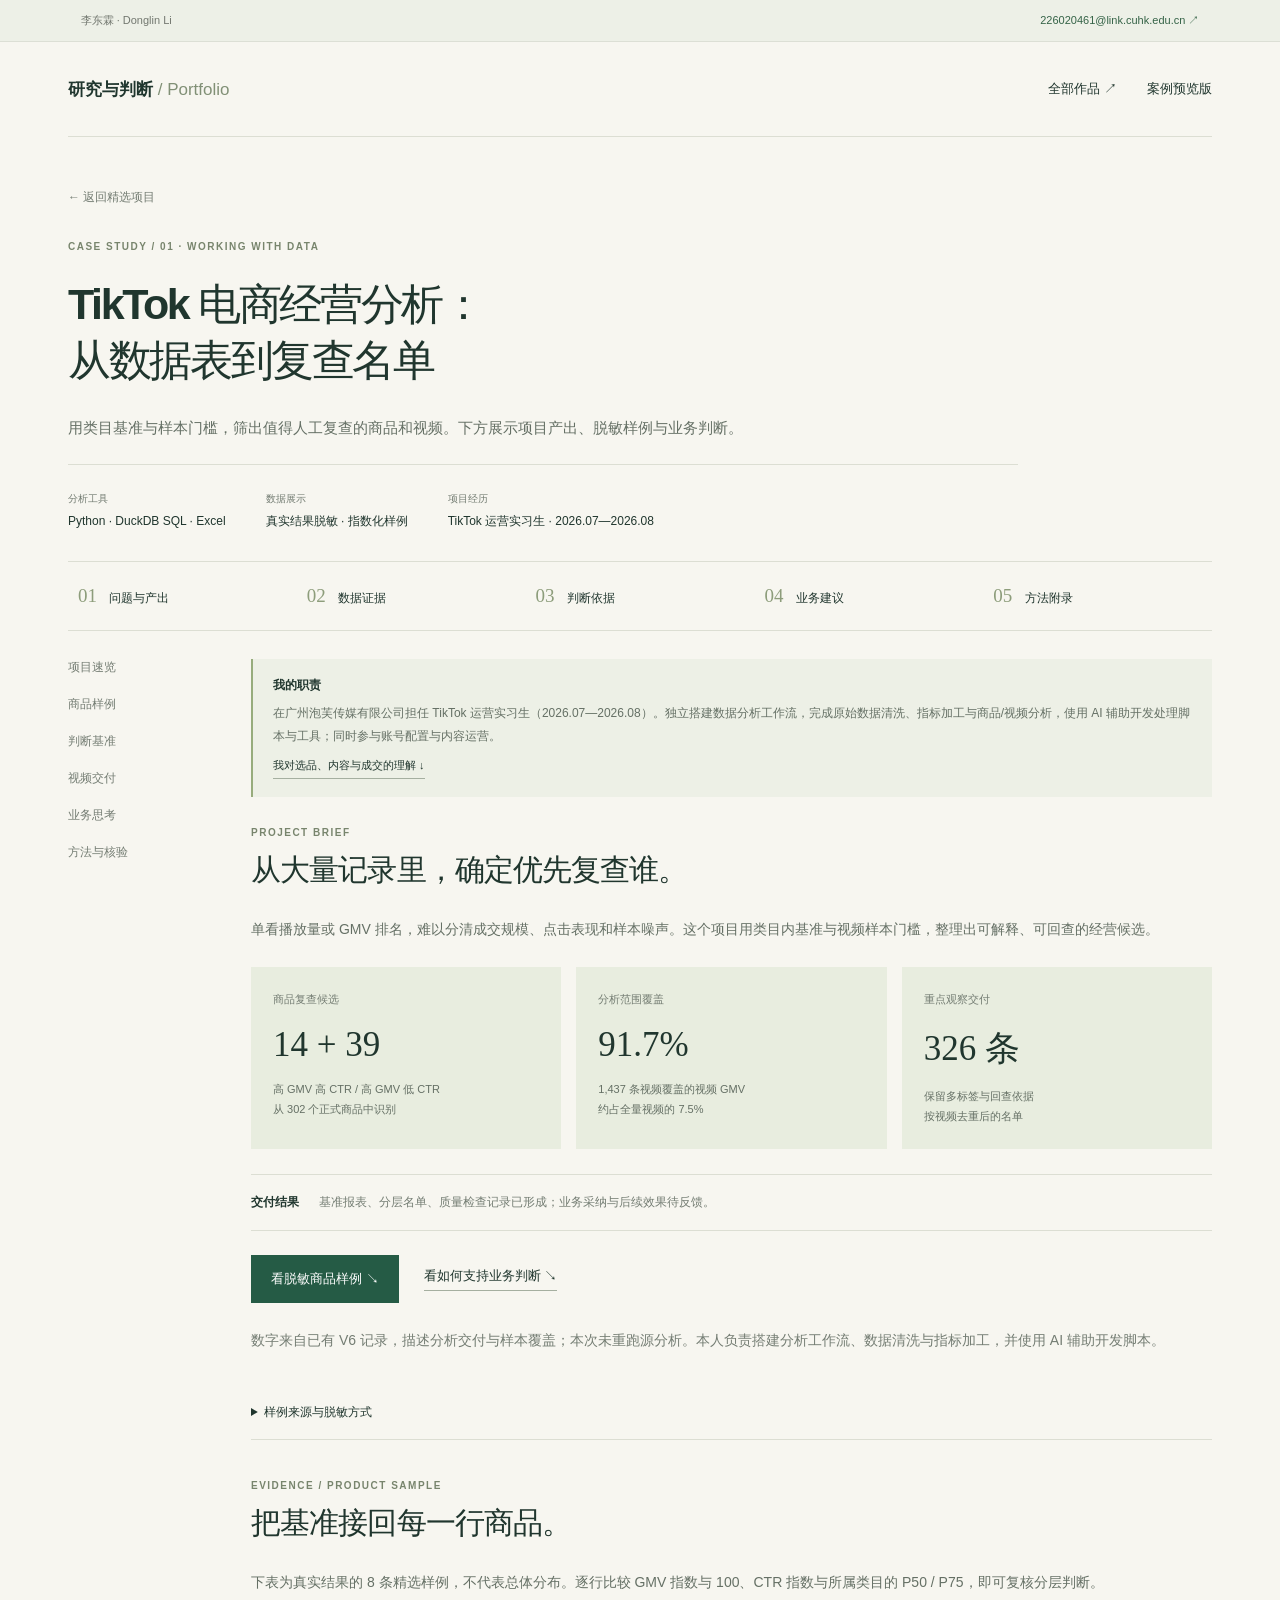
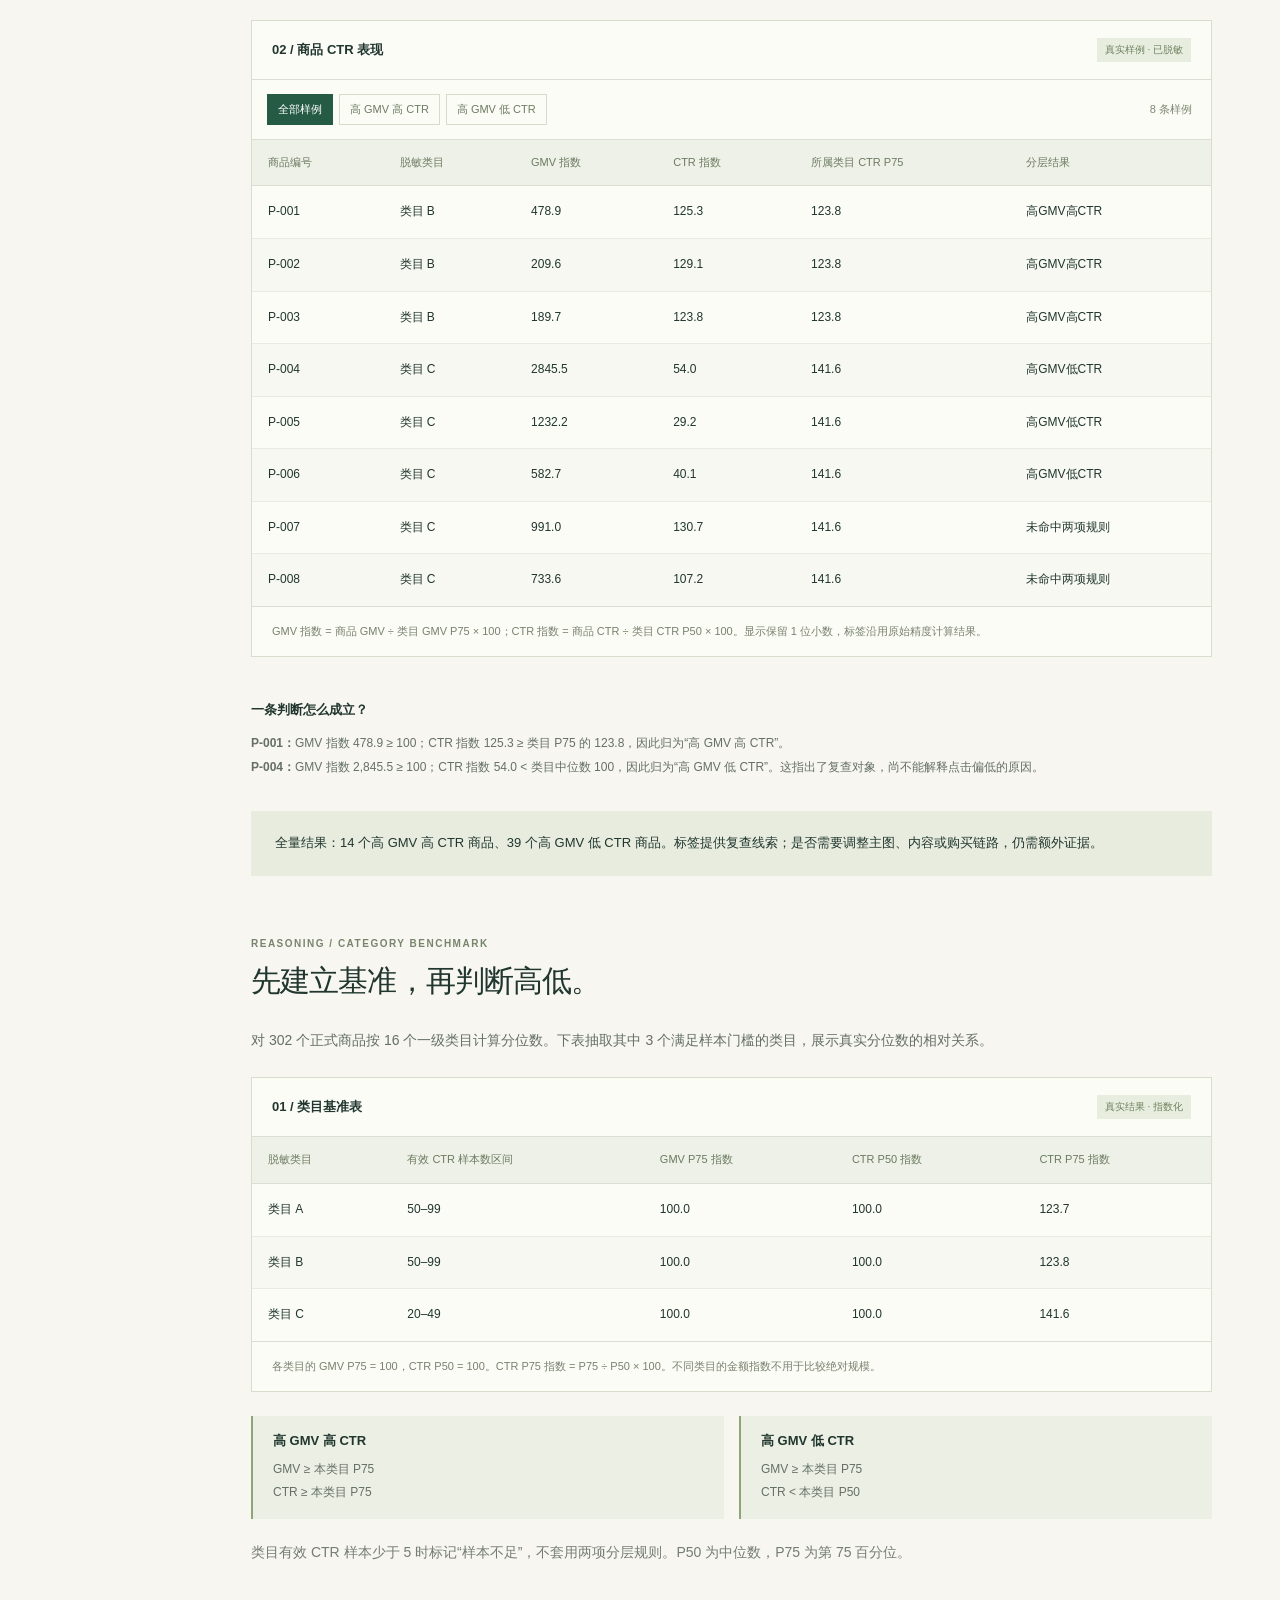
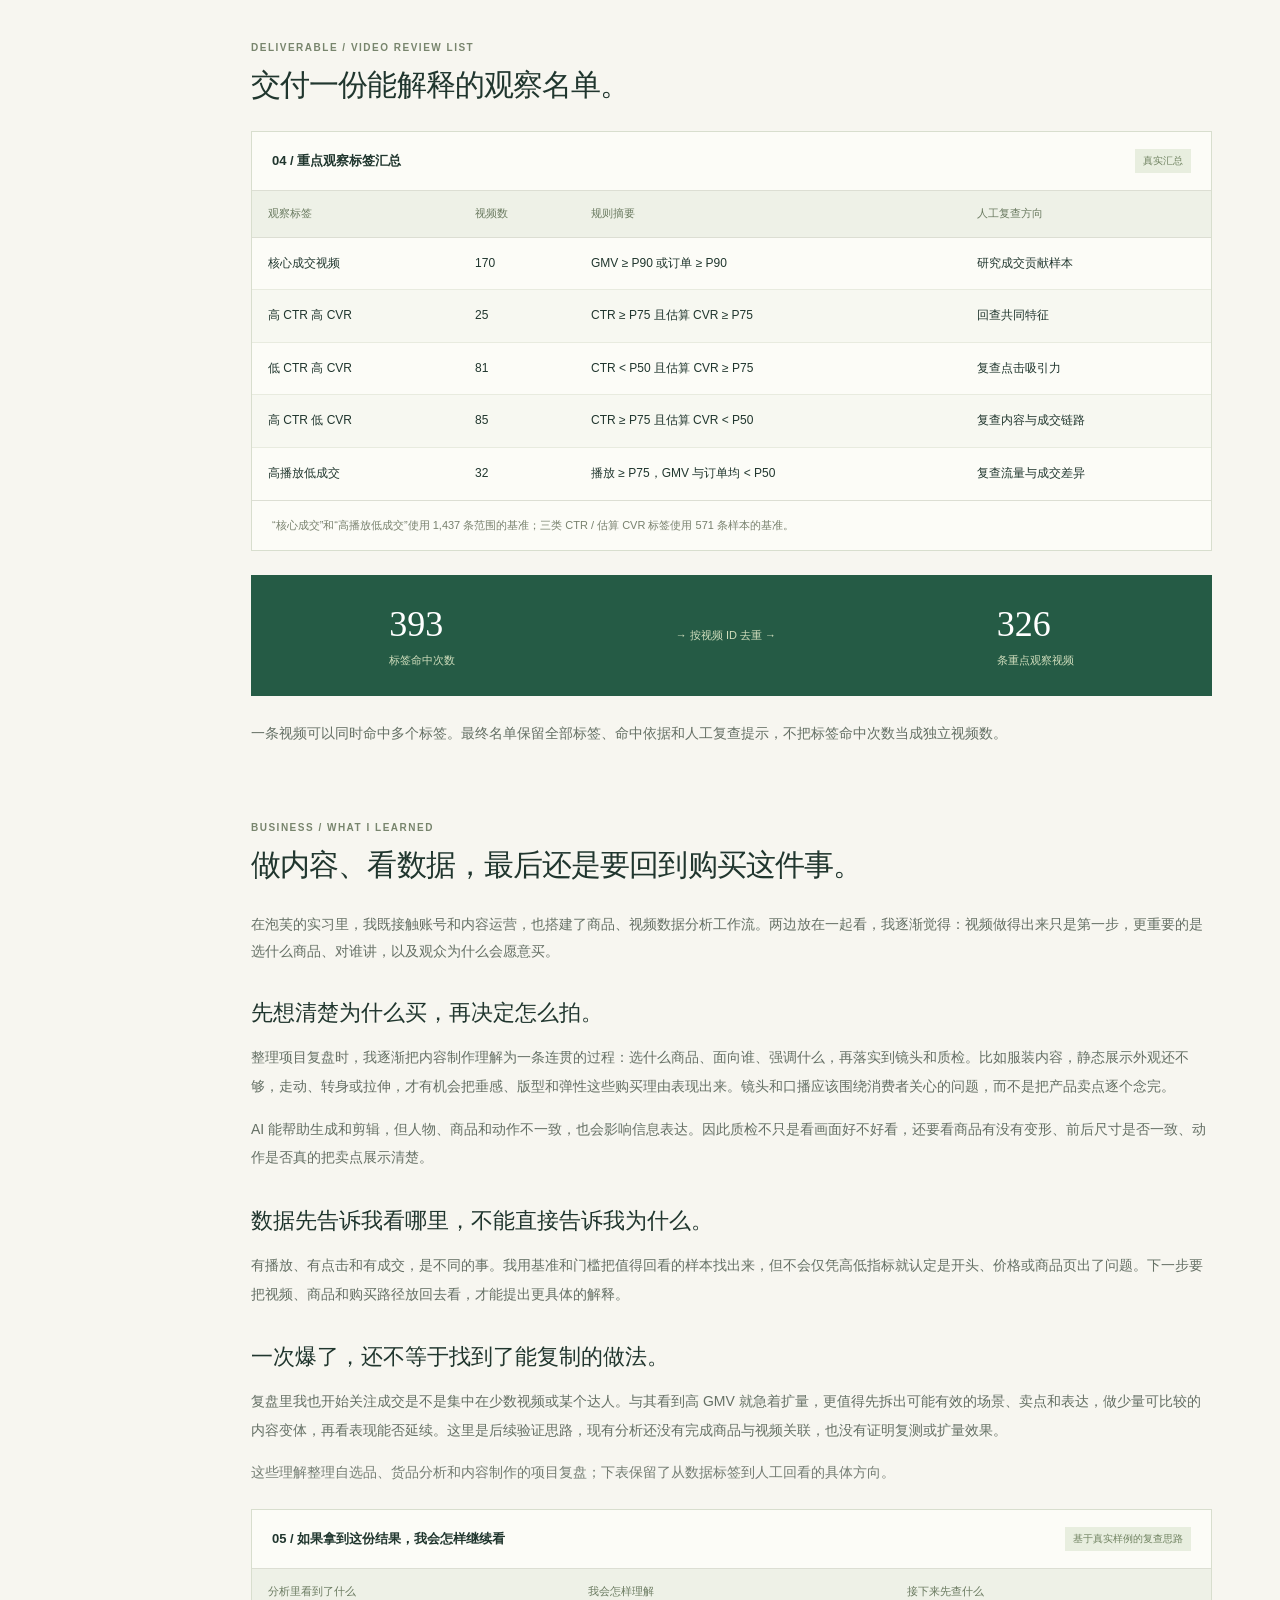
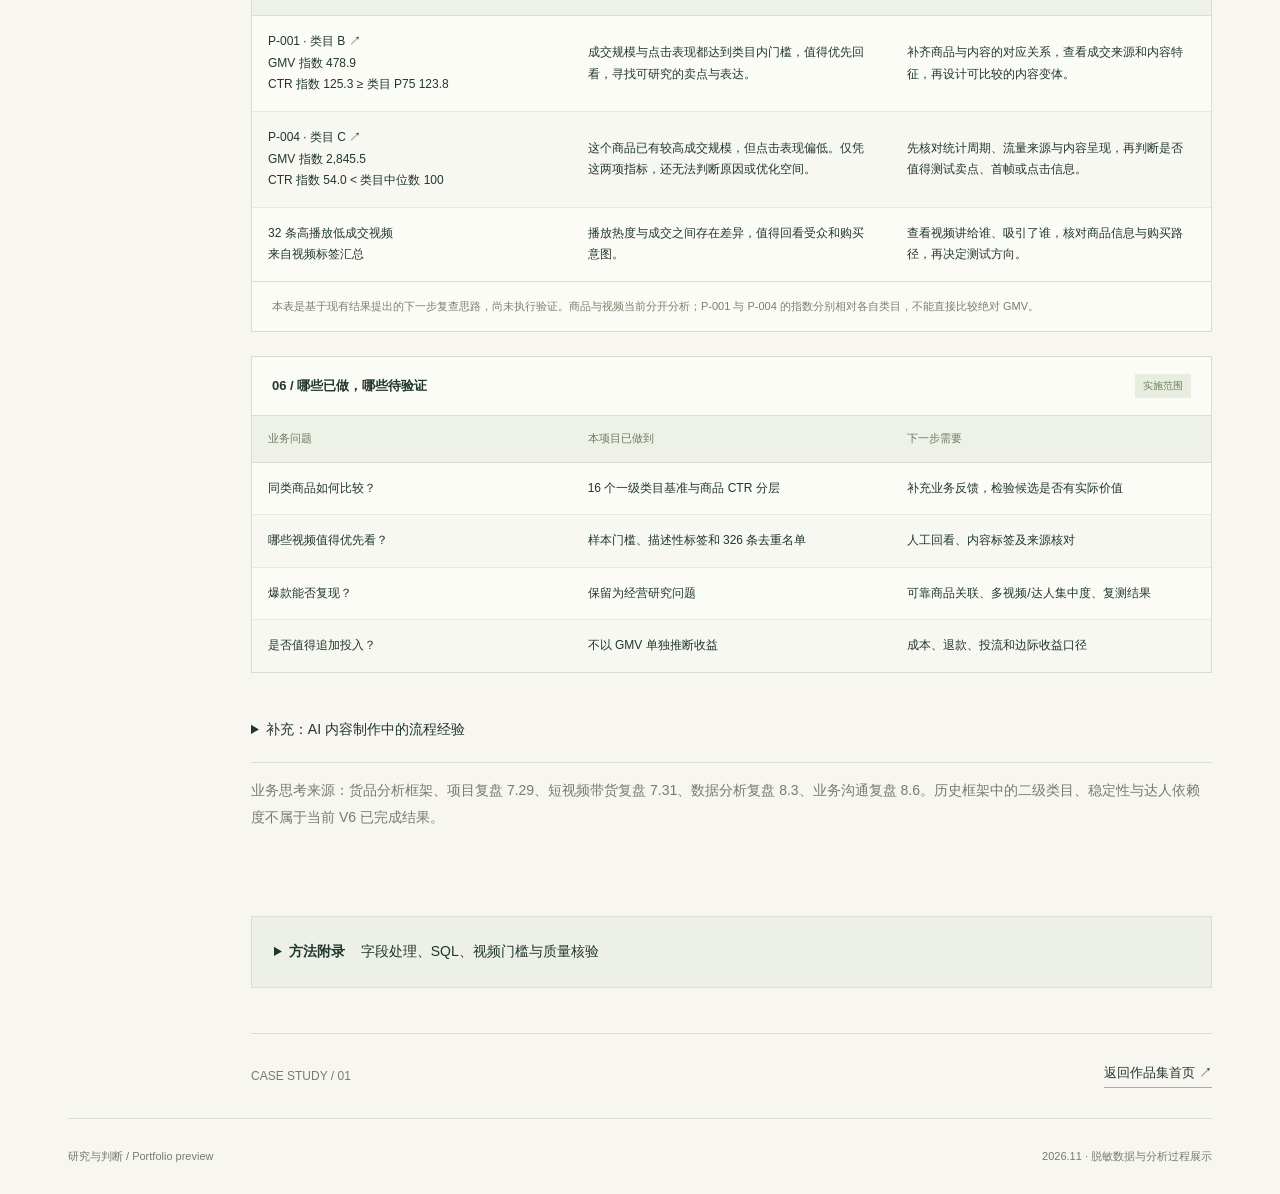
==== ecommerce/case.html @ 83192ab9 "Deploy research portfolio (v12) for GitHub Pages" ====
<!doctype html><html lang="zh-CN"><head><meta charset="utf-8"><meta name="viewport" content="width=device-width,initial-scale=1"><title>TikTok 电商经营分析 · 研究与判断</title><link rel="stylesheet" href="style.css?v=10"></head><body><div class="top-contact"><span>李东霖 · Donglin Li</span><a href="mailto:226020461@link.cuhk.edu.cn">226020461@link.cuhk.edu.cn ↗</a></div><div class="shell"><header><a class="brand" href="../index.html"><i></i>研究与判断<span style="font-weight:400;color:#819076"> / Portfolio</span></a><nav aria-label="主导航"><a href="../index.html#projects">全部作品 ↗</a><span class="pill">案例预览版</span></nav></header><main><div class="casehero"><a class="back" href="../index.html#projects">← 返回精选项目</a><div class="eyebrow" style="margin-top:35px">CASE STUDY / 01 · WORKING WITH DATA</div><h1>TikTok 电商经营分析：<br>从数据表到复查名单</h1><p>用类目基准与样本门槛，筛出值得人工复查的商品和视频。下方展示项目产出、脱敏样例与业务判断。</p><div class="case-meta"><div><span>分析工具</span>Python · DuckDB SQL · Excel</div><div><span>数据展示</span>真实结果脱敏 · 指数化样例</div><div><span>项目经历</span>TikTok 运营实习生 · 2026.07—2026.08</div></div></div>
<div class="workflow"><a href="#overview"><b>01</b> 问题与产出</a><a href="#products"><b>02</b> 数据证据</a><a href="#benchmark"><b>03</b> 判断依据</a><a href="#business"><b>04</b> 业务建议</a><a href="#methods" data-open-methods><b>05</b> 方法附录</a></div>
<div class="case-layout"><aside class="toc"><a href="#overview">项目速览</a><a href="#products">商品样例</a><a href="#benchmark">判断基准</a><a href="#delivery">视频交付</a><a href="#business">业务思考</a><a href="#methods" data-open-methods>方法与核验</a></aside><article class="article"><div class="role-note"><b>我的职责</b><p>在广州泡芙传媒有限公司担任 TikTok 运营实习生（2026.07—2026.08）。独立搭建数据分析工作流，完成原始数据清洗、指标加工与商品/视频分析，使用 AI 辅助开发处理脚本与工具；同时参与账号配置与内容运营。</p><a class="textlink" href="#business">我对选品、内容与成交的理解 ↓</a></div><section id="overview" class="case-overview"><div class="eyebrow">PROJECT BRIEF</div><h2>从大量记录里，确定优先复查谁。</h2><p>单看播放量或 GMV 排名，难以分清成交规模、点击表现和样本噪声。这个项目用类目内基准与视频样本门槛，整理出可解释、可回查的经营候选。</p><div class="outcome-grid"><div><small>商品复查候选</small><strong>14 + 39</strong><p>高 GMV 高 CTR / 高 GMV 低 CTR<br>从 302 个正式商品中识别</p></div><div><small>分析范围覆盖</small><strong>91.7%</strong><p>1,437 条视频覆盖的视频 GMV<br>约占全量视频的 7.5%</p></div><div><small>重点观察交付</small><strong>326 条</strong><p>保留多标签与回查依据<br>按视频去重后的名单</p></div></div><div class="status-line"><b>交付结果</b><span>基准报表、分层名单、质量检查记录已形成；业务采纳与后续效果待反馈。</span></div><div class="reader-actions"><a class="button" href="#products">看脱敏商品样例 ↘</a><a class="textlink" href="#business">看如何支持业务判断 ↘</a></div><p class="small">数字来自已有 V6 记录，描述分析交付与样本覆盖；本次未重跑源分析。本人负责搭建分析工作流、数据清洗与指标加工，并使用 AI 辅助开发脚本。</p></section><details class="privacy-note"><summary>样例来源与脱敏方式</summary><p>商品、类目重新编号；金额与 CTR 改成相对基准指数，样本数区间化。不展示原始 ID、名称、账号和绝对经营金额。商品样例是精选真实结果，不代表总体分布；视频计算演示另用模拟数据。完整方法与数据局限见文末。</p></details><section id="products"><div class="eyebrow">EVIDENCE / PRODUCT SAMPLE</div><h2>把基准接回每一行商品。</h2><p>下表为真实结果的 8 条精选样例，不代表总体分布。逐行比较 GMV 指数与 100、CTR 指数与所属类目的 P50 / P75，即可复核分层判断。</p><div class="sheet"><div class="sheethead"><span>02 / 商品 CTR 表现</span><span class="badge">真实样例 · 已脱敏</span></div><div class="filterbar" role="group" aria-label="筛选商品分层"><button type="button" data-filter="all" aria-pressed="true">全部样例</button><button type="button" data-filter="高GMV高CTR" aria-pressed="false">高 GMV 高 CTR</button><button type="button" data-filter="高GMV低CTR" aria-pressed="false">高 GMV 低 CTR</button><span id="row-count" aria-live="polite">8 条样例</span></div><div class="table-scroll" tabindex="0"><table class="data-table" id="product-table"><thead><tr><th>商品编号</th><th>脱敏类目</th><th>GMV 指数</th><th>CTR 指数</th><th>所属类目 CTR P75</th><th>分层结果</th></tr></thead><tbody><tr data-label="高GMV高CTR"><td>P-001</td><td>类目 B</td><td>478.9</td><td>125.3</td><td>123.8</td><td>高GMV高CTR</td></tr><tr data-label="高GMV高CTR"><td>P-002</td><td>类目 B</td><td>209.6</td><td>129.1</td><td>123.8</td><td>高GMV高CTR</td></tr><tr data-label="高GMV高CTR"><td>P-003</td><td>类目 B</td><td>189.7</td><td>123.8</td><td>123.8</td><td>高GMV高CTR</td></tr><tr data-label="高GMV低CTR"><td>P-004</td><td>类目 C</td><td>2845.5</td><td>54.0</td><td>141.6</td><td>高GMV低CTR</td></tr><tr data-label="高GMV低CTR"><td>P-005</td><td>类目 C</td><td>1232.2</td><td>29.2</td><td>141.6</td><td>高GMV低CTR</td></tr><tr data-label="高GMV低CTR"><td>P-006</td><td>类目 C</td><td>582.7</td><td>40.1</td><td>141.6</td><td>高GMV低CTR</td></tr><tr data-label="未命中两项规则"><td>P-007</td><td>类目 C</td><td>991.0</td><td>130.7</td><td>141.6</td><td>未命中两项规则</td></tr><tr data-label="未命中两项规则"><td>P-008</td><td>类目 C</td><td>733.6</td><td>107.2</td><td>141.6</td><td>未命中两项规则</td></tr></tbody></table></div><div class="sheetfoot">GMV 指数 = 商品 GMV ÷ 类目 GMV P75 × 100；CTR 指数 = 商品 CTR ÷ 类目 CTR P50 × 100。显示保留 1 位小数，标签沿用原始精度计算结果。</div></div><div class="worked-example"><b>一条判断怎么成立？</b><p><strong>P-001：</strong>GMV 指数 478.9 ≥ 100；CTR 指数 125.3 ≥ 类目 P75 的 123.8，因此归为“高 GMV 高 CTR”。<br><strong>P-004：</strong>GMV 指数 2,845.5 ≥ 100；CTR 指数 54.0 &lt; 类目中位数 100，因此归为“高 GMV 低 CTR”。这指出了复查对象，尚不能解释点击偏低的原因。</p></div><div class="callout">全量结果：14 个高 GMV 高 CTR 商品、39 个高 GMV 低 CTR 商品。标签提供复查线索；是否需要调整主图、内容或购买链路，仍需额外证据。</div></section><section id="benchmark"><div class="eyebrow">REASONING / CATEGORY BENCHMARK</div><h2>先建立基准，再判断高低。</h2><p>对 302 个正式商品按 16 个一级类目计算分位数。下表抽取其中 3 个满足样本门槛的类目，展示真实分位数的相对关系。</p><div class="sheet"><div class="sheethead"><span>01 / 类目基准表</span><span class="badge">真实结果 · 指数化</span></div><div class="table-scroll" tabindex="0"><table class="data-table"><thead><tr><th>脱敏类目</th><th>有效 CTR 样本数区间</th><th>GMV P75 指数</th><th>CTR P50 指数</th><th>CTR P75 指数</th></tr></thead><tbody><tr><td>类目 A</td><td>50–99</td><td>100.0</td><td>100.0</td><td>123.7</td></tr><tr><td>类目 B</td><td>50–99</td><td>100.0</td><td>100.0</td><td>123.8</td></tr><tr><td>类目 C</td><td>20–49</td><td>100.0</td><td>100.0</td><td>141.6</td></tr></tbody></table></div><div class="sheetfoot">各类目的 GMV P75 = 100，CTR P50 = 100。CTR P75 指数 = P75 ÷ P50 × 100。不同类目的金额指数不用于比较绝对规模。</div></div><div class="rules"><div><b>高 GMV 高 CTR</b><p>GMV ≥ 本类目 P75<br>CTR ≥ 本类目 P75</p></div><div><b>高 GMV 低 CTR</b><p>GMV ≥ 本类目 P75<br>CTR &lt; 本类目 P50</p></div></div><p class="small">类目有效 CTR 样本少于 5 时标记“样本不足”，不套用两项分层规则。P50 为中位数，P75 为第 75 百分位。</p></section><section id="delivery"><div class="eyebrow">DELIVERABLE / VIDEO REVIEW LIST</div><h2>交付一份能解释的观察名单。</h2><div class="sheet"><div class="sheethead"><span>04 / 重点观察标签汇总</span><span class="badge">真实汇总</span></div><div class="table-scroll" tabindex="0"><table class="data-table"><thead><tr><th>观察标签</th><th>视频数</th><th>规则摘要</th><th>人工复查方向</th></tr></thead><tbody><tr><td>核心成交视频</td><td>170</td><td>GMV ≥ P90 或订单 ≥ P90</td><td>研究成交贡献样本</td></tr><tr><td>高 CTR 高 CVR</td><td>25</td><td>CTR ≥ P75 且估算 CVR ≥ P75</td><td>回查共同特征</td></tr><tr><td>低 CTR 高 CVR</td><td>81</td><td>CTR &lt; P50 且估算 CVR ≥ P75</td><td>复查点击吸引力</td></tr><tr><td>高 CTR 低 CVR</td><td>85</td><td>CTR ≥ P75 且估算 CVR &lt; P50</td><td>复查内容与成交链路</td></tr><tr><td>高播放低成交</td><td>32</td><td>播放 ≥ P75，GMV 与订单均 &lt; P50</td><td>复查流量与成交差异</td></tr></tbody></table></div><div class="sheetfoot">“核心成交”和“高播放低成交”使用 1,437 条范围的基准；三类 CTR / 估算 CVR 标签使用 571 条样本的基准。</div></div><div class="dedup"><div><strong>393</strong><span>标签命中次数</span></div><span>→ 按视频 ID 去重 →</span><div><strong>326</strong><span>条重点观察视频</span></div></div><p>一条视频可以同时命中多个标签。最终名单保留全部标签、命中依据和人工复查提示，不把标签命中次数当成独立视频数。</p></section><section id="business"><div class="eyebrow">BUSINESS / WHAT I LEARNED</div><h2>做内容、看数据，最后还是要回到购买这件事。</h2><p>在泡芙的实习里，我既接触账号和内容运营，也搭建了商品、视频数据分析工作流。两边放在一起看，我逐渐觉得：视频做得出来只是第一步，更重要的是选什么商品、对谁讲，以及观众为什么会愿意买。</p><div class="commerce-story"><h3>先想清楚为什么买，再决定怎么拍。</h3><p>整理项目复盘时，我逐渐把内容制作理解为一条连贯的过程：选什么商品、面向谁、强调什么，再落实到镜头和质检。比如服装内容，静态展示外观还不够，走动、转身或拉伸，才有机会把垂感、版型和弹性这些购买理由表现出来。镜头和口播应该围绕消费者关心的问题，而不是把产品卖点逐个念完。</p><p>AI 能帮助生成和剪辑，但人物、商品和动作不一致，也会影响信息表达。因此质检不只是看画面好不好看，还要看商品有没有变形、前后尺寸是否一致、动作是否真的把卖点展示清楚。</p><h3>数据先告诉我看哪里，不能直接告诉我为什么。</h3><p>有播放、有点击和有成交，是不同的事。我用基准和门槛把值得回看的样本找出来，但不会仅凭高低指标就认定是开头、价格或商品页出了问题。下一步要把视频、商品和购买路径放回去看，才能提出更具体的解释。</p><h3>一次爆了，还不等于找到了能复制的做法。</h3><p>复盘里我也开始关注成交是不是集中在少数视频或某个达人。与其看到高 GMV 就急着扩量，更值得先拆出可能有效的场景、卖点和表达，做少量可比较的内容变体，再看表现能否延续。这里是后续验证思路，现有分析还没有完成商品与视频关联，也没有证明复测或扩量效果。</p></div><p class="small">这些理解整理自选品、货品分析和内容制作的项目复盘；下表保留了从数据标签到人工回看的具体方向。</p><div class="sheet"><div class="sheethead"><span>05 / 如果拿到这份结果，我会怎样继续看</span><span class="badge">基于真实样例的复查思路</span></div><div class="table-scroll" tabindex="0"><table class="data-table business-table"><thead><tr><th>分析里看到了什么</th><th>我会怎样理解</th><th>接下来先查什么</th></tr></thead><tbody><tr><td><a href="#products">P-001 · 类目 B ↗</a><br>GMV 指数 478.9<br>CTR 指数 125.3 ≥ 类目 P75 123.8</td><td>成交规模与点击表现都达到类目内门槛，值得优先回看，寻找可研究的卖点与表达。</td><td>补齐商品与内容的对应关系，查看成交来源和内容特征，再设计可比较的内容变体。</td></tr><tr><td><a href="#products">P-004 · 类目 C ↗</a><br>GMV 指数 2,845.5<br>CTR 指数 54.0 &lt; 类目中位数 100</td><td>这个商品已有较高成交规模，但点击表现偏低。仅凭这两项指标，还无法判断原因或优化空间。</td><td>先核对统计周期、流量来源与内容呈现，再判断是否值得测试卖点、首帧或点击信息。</td></tr><tr><td>32 条高播放低成交视频<br>来自视频标签汇总</td><td>播放热度与成交之间存在差异，值得回看受众和购买意图。</td><td>查看视频讲给谁、吸引了谁，核对商品信息与购买路径，再决定测试方向。</td></tr></tbody></table></div><div class="sheetfoot">本表是基于现有结果提出的下一步复查思路，尚未执行验证。商品与视频当前分开分析；P-001 与 P-004 的指数分别相对各自类目，不能直接比较绝对 GMV。</div></div>
<div class="sheet"><div class="sheethead"><span>06 / 哪些已做，哪些待验证</span><span class="badge">实施范围</span></div><div class="table-scroll" tabindex="0"><table class="data-table business-table"><thead><tr><th>业务问题</th><th>本项目已做到</th><th>下一步需要</th></tr></thead><tbody><tr><td>同类商品如何比较？</td><td>16 个一级类目基准与商品 CTR 分层</td><td>补充业务反馈，检验候选是否有实际价值</td></tr><tr><td>哪些视频值得优先看？</td><td>样本门槛、描述性标签和 326 条去重名单</td><td>人工回看、内容标签及来源核对</td></tr><tr><td>爆款能否复现？</td><td>保留为经营研究问题</td><td>可靠商品关联、多视频/达人集中度、复测结果</td></tr><tr><td>是否值得追加投入？</td><td>不以 GMV 单独推断收益</td><td>成本、退款、投流和边际收益口径</td></tr></tbody></table></div></div>
<details><summary>补充：AI 内容制作中的流程经验</summary><p>制作复盘中还积累了“明确受众与卖点 → 把卖点转成镜头和动作 → 生成后质检”的流程，以及“先低成本验证核心动作，再提高制作规格”的经验。适合作为内容运营方向的补充。现有材料主要支持制作方法与迭代过程，尚不能证明这些做法提高了播放或成交。</p></details><p class="small">业务思考来源：货品分析框架、项目复盘 7.29、短视频带货复盘 7.31、数据分析复盘 8.3、业务沟通复盘 8.6。历史框架中的二级类目、稳定性与达人依赖度不属于当前 V6 已完成结果。</p></section><details class="method-appendix" id="methods"><summary><span>方法附录</span> 字段处理、SQL、视频门槛与质量核验</summary><div class="appendix-content"><section id="input"><div class="eyebrow">01 / INPUT → VALIDATION</div><h2>先把字段变成可分析的数据。</h2><p>商品与视频分开处理。基础记录分别为 7,364 条、19,265 条，不强行关联两条链路。</p><div class="table-scroll" tabindex="0"><table class="data-table"><thead><tr><th>输入字段 / 形式</th><th>处理规则</th><th>分析字段 / 用途</th></tr></thead><tbody><tr><td>Product ID：19 位数字文本</td><td>保持 VARCHAR；检查空值、长度与唯一性</td><td>product_id → 回查键</td></tr><tr><td>CTR：带 % 的字符串</td><td>去掉 % 后除以 100；检查合法范围</td><td>product_ctr → 类目分位数</td></tr><tr><td>商品 GMV 与订单</td><td>GMV ≥ 100；订单为 0 时不计算客单价</td><td>正式商品范围；AOV = GMV ÷ 订单</td></tr><tr><td>Views 与 Video CTR</td><td>Views &gt; 1,000；CTR &gt; 0 才计算</td><td>估算点击量 = Views × CTR</td></tr><tr><td>视频订单与估算点击量</td><td>分母有效才计算；点击量 ≥ 100 才分层</td><td>估算 CVR = 订单 ÷ 估算点击量</td></tr></tbody></table></div><div class="code-note"><span>SQL · 摘录自现有商品脚本</span><pre><code>CAST(
  TRY_CAST(REPLACE(product_ctr_platform_raw, '%', '')
    AS DECIMAL(12, 6)) / 100
  AS DECIMAL(12, 8)
) AS product_ctr
-- 正式商品范围：creator_attributed_gmv &gt;= 100</code></pre></div></section><section id="video"><div class="eyebrow">04 / VIDEO SAMPLE & CALCULATION</div><h2>先看分母够不够，再看转化率。</h2><p>播放量 &gt; 1,000 的 1,437 条视频，覆盖全量视频 GMV 约 91.7%。继续按估算点击量设置分层门槛。</p><div class="sheet"><div class="sheethead"><span>03 / 视频样本门槛</span><span class="badge">真实汇总</span></div><div class="table-scroll" tabindex="0"><table class="data-table"><thead><tr><th>估算点击量</th><th>视频数</th><th>是否进入 CVR 组合分层</th></tr></thead><tbody><tr><td>不可计算</td><td>2</td><td>否</td></tr><tr><td>&lt; 30</td><td>353</td><td>否</td></tr><tr><td>30 ≤ 点击量 &lt; 100</td><td>511</td><td>仅初步观察</td></tr><tr><td>100 ≤ 点击量 &lt; 500</td><td>402</td><td>是</td></tr><tr><td>≥ 500</td><td>169</td><td>是</td></tr></tbody></table></div><div class="sheetfoot">2 + 353 + 511 + 402 + 169 = 1,437；其中 402 + 169 = 571 条进入 CVR 组合分层。此门槛是业务规则，不代表统计显著性。</div></div>
<div class="calculator"><div class="sheethead"><span>算一条记录，看看过程</span><span class="badge">模拟数据 · 可修改</span></div><div class="calc-inputs"><label>播放量<input id="views" type="number" value="10000" min="0" step="1"></label><label>平台 CTR（%）<input id="ctr" type="number" value="2" min="0" max="100" step="0.1"></label><label>订单数<input id="orders" type="number" value="12" min="0" step="1"></label></div><div class="calc-results" aria-live="polite"><div><small>估算点击量 = 播放量 × CTR</small><strong id="clicks-result">200</strong></div><div><small>估算 CVR = 订单 ÷ 估算点击量</small><strong id="cvr-result">6.00%</strong></div></div><div class="sheetfoot" id="eligibility">播放量与点击量门槛均满足，可进入组合分层。</div></div><p class="small">点击量由 CTR 反推，CVR 也由此估算；CTR 与估算 CVR 存在数学耦合，不作为独立的因果证据。</p></section><section id="checks"><div class="eyebrow">07 / RECONCILIATION & LIMITS</div><h2>用校验记录，把链路闭合。</h2><div class="table-scroll" tabindex="0"><table class="data-table"><thead><tr><th>核验项</th><th>记录中的实际结果</th><th>处理方式</th></tr></thead><tbody><tr><td>商品 ID 类型 / 唯一性</td><td>7,364 个唯一 ID；19 位字符串</td><td>以文本保留，避免精度丢失</td></tr><tr><td>商品基础表 CTR 范围</td><td>1 条超出 0%–100%</td><td>阶段 1 保留并警告，不擅自修正</td></tr><tr><td>正式商品 CTR</td><td>302 个正常值</td><td>在正式范围内建立类目基准</td></tr><tr><td>视频 CVR 分层范围</td><td>402 + 169 = 571</td><td>仅估算点击量 ≥ 100 进入</td></tr><tr><td>多标签名单去重</td><td>393 次标签命中 → 326 条视频</td><td>按视频 ID 去重，标签保留</td></tr></tbody></table></div><p class="small">来源：既有阶段 1、阶段 2A 和阶段 3 校验记录及分析结果。本页重新生成脱敏展示，未重跑源分析或重新验收工作簿。</p><details><summary>方法边界与下一步</summary><p>缺少商品曝光量，不计算商品 CVR；缺少可靠关联键，不关联商品与视频。当前没有成本、投流与执行反馈，不能据此推断 ROI、低效原因或 GMV 提升。下一步应补充内容标签、流量来源与业务反馈，再安排小规模测试。</p></details><details><summary>个人贡献与工程化补充</summary><p>2026.07—2026.08，广州泡芙传媒有限公司 TikTok 运营实习。根据本人提供的简历，独立搭建数据分析工作流，完成平台数据清洗与指标加工，使用 AI 辅助开发数据处理脚本与分析工具。Analytics Kit 已形成公共能力原型，但部分分析与 Excel 交付入口尚未接线执行。</p></details></section></div></details><div class="endlink"><span class="small">CASE STUDY / 01</span><a class="textlink" href="../index.html#projects">返回作品集首页 ↗</a></div></article></div></main><footer class="footer"><span>研究与判断 / Portfolio preview</span><span>2026.11 · 脱敏数据与分析过程展示</span></footer></div><script src="case.js"></script></body></html>
---- ecommerce/style.css ----
:root{--paper:#f7f6f0;--ink:#20362e;--muted:#747d73;--line:#dcded3;--green:#255b45}*{box-sizing:border-box}html{scroll-behavior:smooth;scroll-padding-top:25px}body{margin:0;background:var(--paper);color:var(--ink);font-family:Arial,'PingFang SC','Microsoft YaHei',sans-serif;-webkit-font-smoothing:antialiased}a{color:inherit;text-decoration:none}.shell{max-width:1240px;margin:auto;padding:0 48px}header{height:95px;display:flex;align-items:center;justify-content:space-between;border-bottom:1px solid var(--line);gap:20px}.brand{font-size:17px;font-weight:600}nav{display:flex;gap:30px;font-size:13px}a:hover{color:#68855c}.muted,small{color:var(--muted)}small{font-size:11px;line-height:1.9}.eyebrow{font-size:10px;font-weight:600;letter-spacing:.15em;color:#78856d}.hero{padding:75px 0;display:grid;grid-template-columns:1.15fr 1fr;gap:65px;align-items:center}h1{font-size:56px;line-height:1.3;font-weight:550;letter-spacing:-.055em;margin:25px 0}h1 em{font-style:normal;color:#778d66}p{font-size:15px;line-height:1.9;color:#657065}h2{font-size:30px;font-weight:550;letter-spacing:-.03em;margin:12px 0 25px}h3{font-size:21px;font-weight:550;line-height:1.5}.hero p{max-width:460px}.actions{display:flex;align-items:center;gap:25px;margin-top:30px}.button{display:inline-block;padding:15px 20px;background:var(--green);color:white;font-size:13px}.button:hover{background:#173f2d;color:white}.textlink{font-size:13px;border-bottom:1px solid #a5afa0;padding-bottom:5px}.art{background:#e9ece1;padding:28px;position:relative}.art h3{font-size:17px;margin:25px 0 22px}.chart{background:#f9faf4;border:1px solid #dde2d2;padding:23px}.barrow{display:grid;grid-template-columns:58px 1fr 50px;gap:12px;align-items:center;margin:20px 0;font-size:11px;color:#788170}.bar{height:23px;background:#dce4cd}.bar i{display:block;height:100%;background:#6f8d59}.barrow b{text-align:right;font-weight:400;color:var(--ink)}.float{position:absolute;bottom:-18px;right:18px;background:var(--green);padding:16px 22px;color:white;font-size:10px}.float b{font-size:26px;font-weight:500;margin-right:12px}.skillline{padding:23px 0;display:flex;gap:25px;border-top:1px solid var(--line);border-bottom:1px solid var(--line);font-size:11px;color:var(--muted)}.skillline span:first-child{margin-right:auto}.section{padding:55px 0}.project{display:grid;grid-template-columns:1fr 1fr;border:1px solid var(--line)}.project:hover{box-shadow:0 8px 30px #20362e0b;color:var(--ink)}.projectcopy{padding:36px}.projectcopy h3{font-size:28px;margin:22px 0}.projectcopy p{font-size:14px}.tag{display:inline-block;font-size:10px;padding:6px 9px;border:1px solid #d8dfcd;margin:6px 5px 5px 0;color:#6c7966}.project-bottom{display:flex;justify-content:space-between;align-items:center;margin-top:27px;font-size:12px}.project-bottom span{font-size:25px}.projectviz{background:#e8ecdf;padding:33px;display:flex;flex-direction:column;justify-content:center}.metric{display:grid;grid-template-columns:1fr 1fr;border-bottom:1px solid #ccd6bf;padding-bottom:22px;gap:20px}.metric b{font-family:Georgia,serif;font-size:48px;font-weight:400}.metric small{display:block;margin-top:7px}.coverage{margin-top:28px;font-size:12px}.coverage strong{float:right;font-size:20px;font-weight:500}.coveragebar{height:9px;background:#d5ddc9;margin:20px 0 15px}.coveragebar span{display:block;width:91.7%;height:100%;background:var(--green)}.methodgrid{display:grid;grid-template-columns:repeat(3,1fr);gap:35px}.method{border-top:1px solid #aebaa4;padding-top:22px}.method .n{font-family:Georgia,serif;color:#91a17f;font-size:28px}.method p{font-size:13px}.about{background:#e9ede1;padding:35px;display:grid;grid-template-columns:1fr 1.6fr;gap:50px}.about h2{font-size:24px}.about p{margin:0 0 15px;font-size:14px}.footer{padding:30px 0;display:flex;justify-content:space-between;gap:20px;border-top:1px solid var(--line);font-size:11px;color:var(--muted)}.casehero{padding:50px 0 40px;max-width:850px}.casehero h1{font-size:49px}.back{font-size:12px;color:var(--muted)}.case-meta{display:flex;gap:40px;border-top:1px solid var(--line);padding-top:24px;margin-top:30px;font-size:12px;line-height:2}.case-meta span{color:var(--muted);display:block;font-size:10px}.case-layout{display:grid;grid-template-columns:165px 1fr;gap:60px;border-top:1px solid var(--line);padding-top:45px}.toc{position:sticky;top:30px;align-self:start;display:grid;gap:20px;font-size:12px;color:var(--muted)}.article section{padding:0 0 45px}.article p{font-size:14px}.scope{display:grid;grid-template-columns:1fr 1fr;gap:18px;margin:25px 0}.scope-card{border:1px solid var(--line);padding:24px}.scope-card b{font-family:Georgia,serif;font-size:36px;font-weight:400}.scope-card small{display:block;margin:10px 0}.scope-card .route{margin-top:22px;padding-top:15px;border-top:1px solid var(--line);font-size:13px;line-height:1.9}.callout{padding:20px 24px;background:#e8ecdf;font-size:13px;line-height:1.9}.results{display:grid;grid-template-columns:repeat(3,1fr);gap:15px;margin:25px 0}.result{padding:23px;background:#e8ecdf}.result strong{font-family:Georgia,serif;font-weight:400;font-size:36px;display:block;margin-bottom:10px}.result span{font-size:12px;line-height:1.8}.methodlist{padding:0;list-style:none;counter-reset:steps}.methodlist li{padding:18px 0;border-bottom:1px solid var(--line);display:grid;grid-template-columns:35px 1fr;gap:10px;font-size:14px;line-height:1.9}.methodlist li:before{counter-increment:steps;content:'0' counter(steps);color:#859875;font-family:Georgia,serif;font-size:22px}.sampletable{width:100%;border-collapse:collapse;font-size:12px;margin-top:22px}.sampletable td,.sampletable th{padding:15px 12px;border-bottom:1px solid var(--line);text-align:left;font-weight:400}.sampletable th{background:#e8ecdf;color:#66785e}details{border-bottom:1px solid var(--line);padding:20px 0;font-size:14px}summary{cursor:pointer;line-height:1.8}.endlink{display:flex;justify-content:space-between;align-items:center;padding:30px 0;border-top:1px solid var(--line)}.small{font-size:12px;color:var(--muted)}
@media(max-width:800px){.shell{padding:0 24px}header{height:78px}nav{gap:18px}.brand{font-size:14px}.brand .muted{display:none}.hero{grid-template-columns:1fr;gap:35px;padding-top:40px}h1{font-size:43px}.skillline{gap:15px;flex-wrap:wrap}.skillline span:first-child{width:100%}.project{grid-template-columns:1fr}.projectcopy,.projectviz{padding:25px}.methodgrid{grid-template-columns:1fr;gap:22px}.section{padding:40px 0}.about{grid-template-columns:1fr;gap:10px;padding:25px}.footer{line-height:1.8;flex-direction:column;gap:5px}.casehero h1{font-size:35px}.case-meta{gap:22px;flex-wrap:wrap}.case-layout{grid-template-columns:1fr;gap:30px}.toc{position:static;display:flex;gap:20px;flex-wrap:wrap}.scope,.results{grid-template-columns:1fr}.sampletable td,.sampletable th{padding:12px 7px}.casehero{padding-top:30px}}
@media(prefers-reduced-motion:reduce){html{scroll-behavior:auto}}
/* Tables and working examples */
.casehero{max-width:950px}.casehero h1{font-size:46px}.workflow{display:grid;grid-template-columns:repeat(5,1fr);border-top:1px solid var(--line);border-bottom:1px solid var(--line);margin-bottom:35px}.workflow a{padding:23px 10px;font-size:12px}.workflow b{font-family:Georgia,serif;font-size:19px;color:#8d9d7b;margin-right:9px;font-weight:400}.workflow a span{float:right;color:#9caa8d}.case-layout{grid-template-columns:145px minmax(0,1fr);gap:38px;border-top:0;padding-top:0}.article{min-width:0}.article section{padding-bottom:62px}.disclosure{font-size:12px;padding:20px 24px;border-left:3px solid #99ad80;background:#edf0e6;margin-bottom:45px}.disclosure p{font-size:12px;margin:8px 0 0}.sheet{border:1px solid #d8dece;margin:24px 0;background:#fcfcf7}.sheethead{display:flex;justify-content:space-between;align-items:center;gap:12px;padding:17px 20px;font-size:13px;font-weight:600;border-bottom:1px solid var(--line)}.badge{font-size:10px;color:#6f8260;font-weight:400;background:#e8eedf;padding:5px 8px;white-space:nowrap}.table-scroll{overflow-x:auto;width:100%}.table-scroll:focus-visible{outline:2px solid #6f8d59;outline-offset:2px}.data-table{width:100%;border-collapse:collapse;font-size:12px;font-variant-numeric:tabular-nums;line-height:1.8}.data-table th{background:#eef1e7;color:#6b7b61;text-align:left;font-size:11px;font-weight:500;white-space:nowrap;padding:13px 16px;border-bottom:1px solid var(--line)}.data-table td{padding:15px 16px;border-bottom:1px solid #e8ebdf;white-space:nowrap}.data-table tbody tr:nth-child(even){background:#f7f8f1}.data-table tbody tr:hover{background:#edf1e2}.data-table tbody tr:last-child td{border-bottom:0}.sheetfoot{padding:14px 20px;font-size:11px;line-height:1.9;color:#78816e;border-top:1px solid var(--line)}.code-note{margin:24px 0;border:1px solid var(--line);padding:18px 22px;background:#ecefe5}.code-note>span{font-size:10px;color:#6e7d61}.code-note pre{overflow-x:auto;font-size:12px;line-height:1.9;margin-bottom:0;color:#36573e}.rules{display:grid;grid-template-columns:1fr 1fr;gap:15px;margin:20px 0}.rules>div{border-left:2px solid #8da576;padding:16px 20px;background:#ecefe3;font-size:13px}.rules p{margin:8px 0 0;font-size:12px}.filterbar{display:flex;gap:6px;flex-wrap:wrap;padding:14px 15px;border-bottom:1px solid var(--line)}.filterbar button{padding:7px 10px;background:transparent;border:1px solid #d5ddca;color:#6b7c60;cursor:pointer;font-size:11px}.filterbar button[aria-pressed=true]{background:#255b45;color:white;border-color:#255b45}.filterbar>span{font-size:11px;color:#7a876e;margin:auto 4px auto auto}.calculator{background:#edf0e5;border:1px solid #d5ddca;margin:30px 0}.calc-inputs{display:grid;grid-template-columns:repeat(3,1fr);gap:20px;padding:24px 20px}.calc-inputs label{font-size:11px;color:#6f7d63}.calc-inputs input{display:block;width:100%;padding:11px 12px;border:1px solid #cbd5bf;background:#fcfcf7;font-size:18px;color:var(--ink);margin-top:8px;border-radius:0}.calc-results{padding:0 20px 25px;display:grid;grid-template-columns:1fr 1fr;gap:20px}.calc-results strong{display:block;font-size:30px;font-family:Georgia,serif;font-weight:400;margin-top:10px}.dedup{background:#255b45;color:white;display:flex;align-items:center;justify-content:space-around;padding:28px;margin:24px 0}.dedup strong{font-size:36px;display:block;font-family:Georgia,serif;font-weight:400}.dedup div span{font-size:11px;display:block;margin-top:8px;color:#d1debd}.dedup>span{font-size:11px;color:#d1debd}#checks>.table-scroll{border:1px solid var(--line)}
@media(max-width:1000px){.case-layout{grid-template-columns:120px minmax(0,1fr);gap:25px}.workflow a{font-size:11px}.data-table td,.data-table th{padding:12px}.casehero h1{font-size:40px}}
@media(max-width:800px){.casehero h1{font-size:34px}.case-layout{grid-template-columns:minmax(0,1fr)}.workflow{grid-template-columns:1fr 1fr;gap:0}.workflow a{padding:15px 5px}.workflow a span{display:none}.workflow a:last-child{grid-column:1 / -1}.toc{padding-bottom:20px;border-bottom:1px solid var(--line)}.sheethead{padding:15px 12px;font-size:12px}.sheetfoot{padding:12px}.rules{grid-template-columns:1fr}.calc-inputs{gap:10px;padding:20px 12px}.calc-inputs input{font-size:16px;padding:10px 7px}.calc-results{padding:0 12px 20px}.calc-results small{font-size:10px}.calc-results strong{font-size:25px}.dedup{padding:23px 14px;gap:10px}.dedup>span{font-size:9px}.dedup strong{font-size:30px}.disclosure{padding:18px}.article h2{font-size:26px}.article section{padding-bottom:45px}.badge{font-size:9px}.case-meta{gap:16px}.data-table th,.data-table td{font-size:11px}}
#input .data-table,#checks .data-table{min-width:620px;table-layout:fixed}#input .data-table td,#checks .data-table td{white-space:normal;overflow-wrap:anywhere}#input .data-table th,#checks .data-table th{white-space:normal}#product-table tbody tr[hidden]{display:none}

.business-summary{border-top:1px solid #cbd6c0;border-bottom:1px solid #cbd6c0;padding:22px 0 28px;margin-bottom:45px}.business-summary h3{font-size:23px;margin:12px 0}.business-summary p{font-size:14px}.thinking-grid{display:grid;grid-template-columns:repeat(3,minmax(0,1fr));gap:18px;margin:25px 0}.thinking-grid>div{background:#e9eee1;padding:20px}.thinking-grid span{font-size:10px;color:#778869}.thinking-grid h3{font-size:18px;margin:15px 0}.thinking-grid p{font-size:12px;margin:0}.business-table{min-width:650px;table-layout:fixed}.business-table td,.business-table th{white-space:normal;overflow-wrap:anywhere}@media(max-width:800px){.thinking-grid{grid-template-columns:1fr}.thinking-grid h3{margin:10px 0}}

.outcome-grid{display:grid;grid-template-columns:repeat(3,minmax(0,1fr));gap:15px;margin:25px 0}.outcome-grid>div{background:#e8eddf;padding:22px}.outcome-grid strong{display:block;font-family:Georgia,serif;font-weight:400;font-size:35px;margin:15px 0}.outcome-grid p{font-size:11px;line-height:1.8;margin:0}.status-line{font-size:12px;line-height:1.9;padding:16px 0;border-block:1px solid var(--line);display:flex;gap:20px}.status-line span{color:var(--muted)}.reader-actions{display:flex;gap:25px;align-items:center;margin:24px 0}.case-overview{padding-bottom:20px!important}.privacy-note{font-size:12px;margin-bottom:40px;padding:15px 0}.privacy-note p{font-size:12px}.method-appendix{border:1px solid var(--line);padding:0;margin:10px 0 45px}.method-appendix>summary{padding:22px;font-size:14px;background:#edf0e6}.method-appendix>summary span{font-weight:600;margin-right:12px}.appendix-content{padding:25px 22px}.appendix-content section:last-child{padding-bottom:0}.casehero{padding-bottom:28px}.casehero h1{font-size:43px}.casehero>p{max-width:720px}.case-meta{margin-top:22px}.workflow{margin-bottom:28px}@media(max-width:800px){.outcome-grid{grid-template-columns:1fr}.outcome-grid>div{padding:18px}.outcome-grid strong{margin:10px 0;font-size:31px}.reader-actions{align-items:start;flex-direction:column;gap:15px}.status-line{flex-direction:column;gap:6px}.appendix-content{padding:20px 12px}.casehero h1{font-size:33px}}

.worked-example{padding:20px 0;font-size:13px}.worked-example p{font-size:12px;line-height:2}.worked-example strong{font-weight:600}

.role-note{padding:18px 20px;border-left:2px solid #97ac7c;background:#edf0e6;margin-bottom:30px;font-size:12px}.role-note p{font-size:12px;margin:8px 0 0}

.top-contact{display:flex;justify-content:space-between;align-items:center;gap:15px;padding:13px 6.3%;border-bottom:1px solid #dcdfd5;font-size:11px;color:#72776f;background:#edf0e7}.top-contact a{color:#356347}.top-contact a:hover{text-decoration:underline}.profile-entry .profile-business{font-size:12px;line-height:1.95;color:#465d48;margin-top:13px;border-left:2px solid #c7d3bc;padding-left:13px}@media(max-width:650px){.top-contact{padding:11px 5%;font-size:10px}.top-contact>span{display:none}.top-contact{justify-content:flex-end}}@media print{.top-contact{display:none}}

.commerce-story h3{font-size:22px;font-weight:500;margin:32px 0 14px}.commerce-story p{line-height:2.05}.role-note .textlink{display:inline-block;margin-top:10px;font-size:11px}@media(max-width:800px){.commerce-story h3{font-size:20px}}
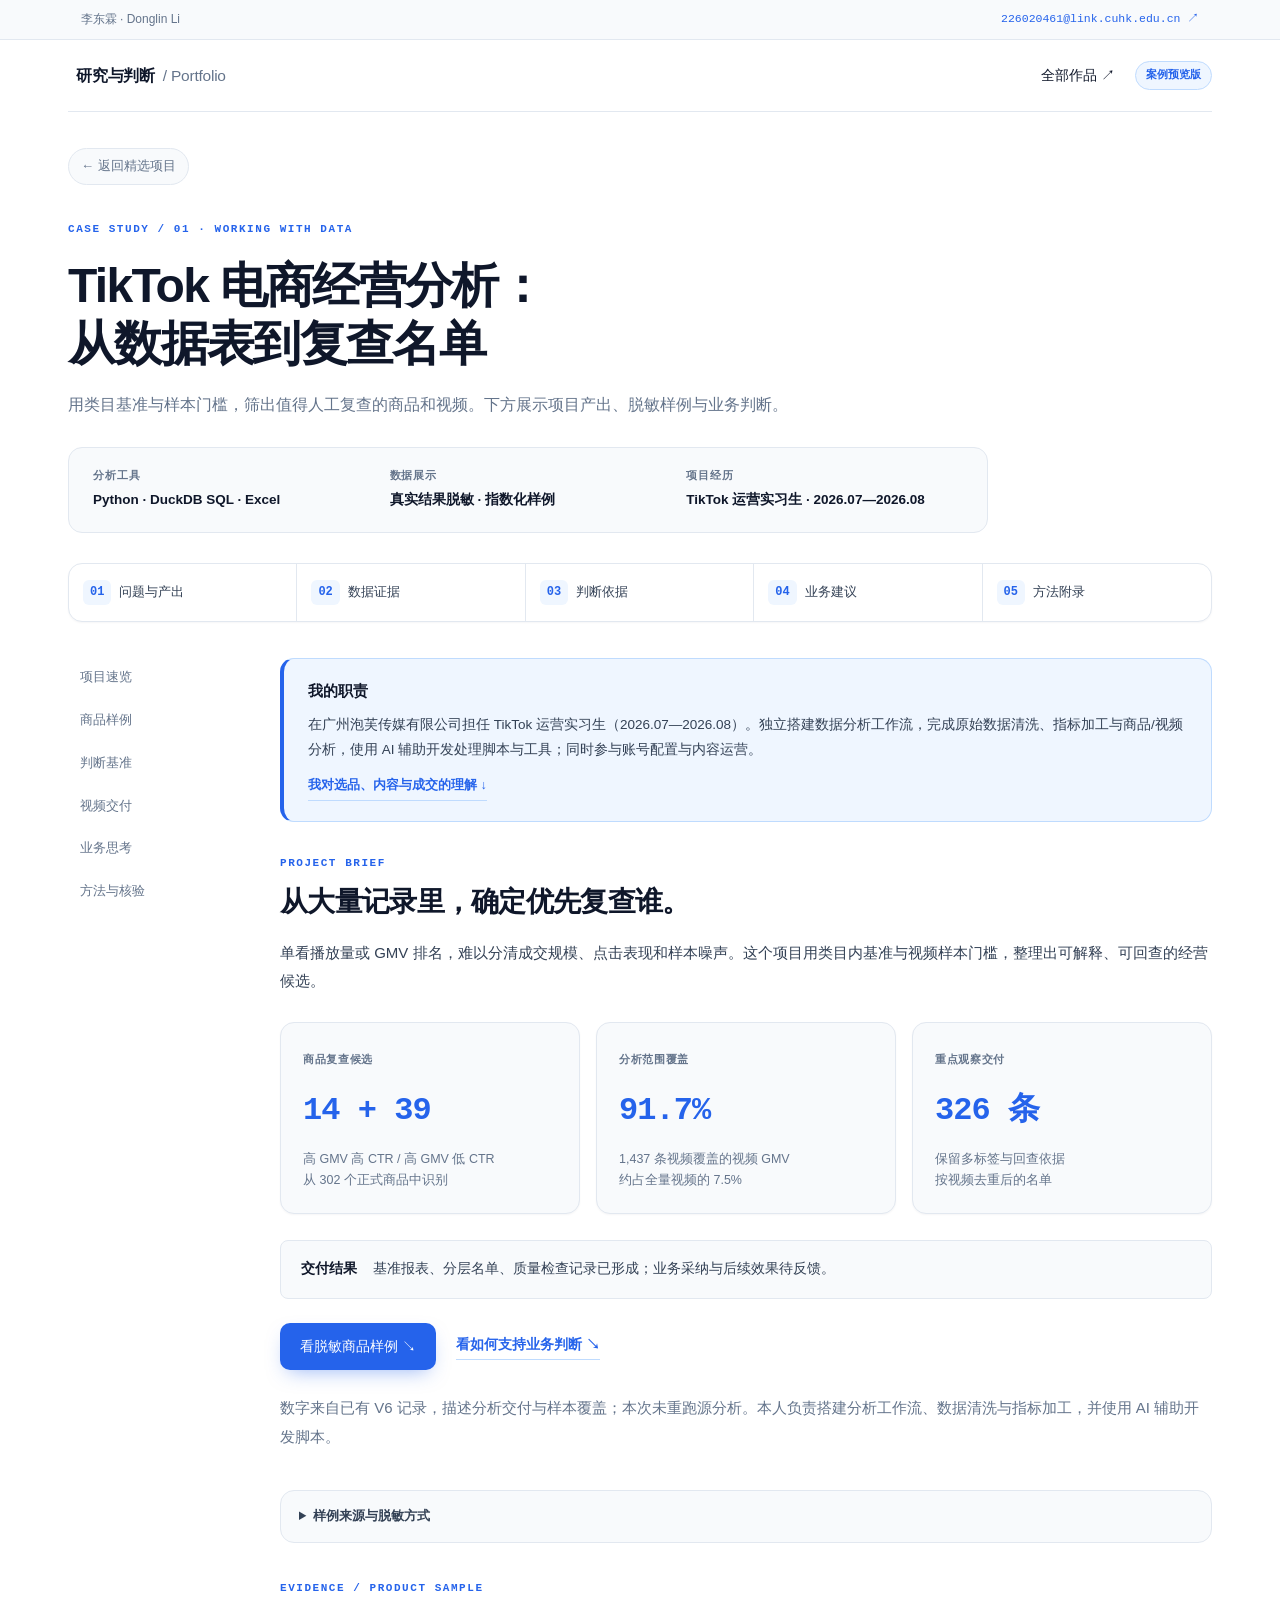
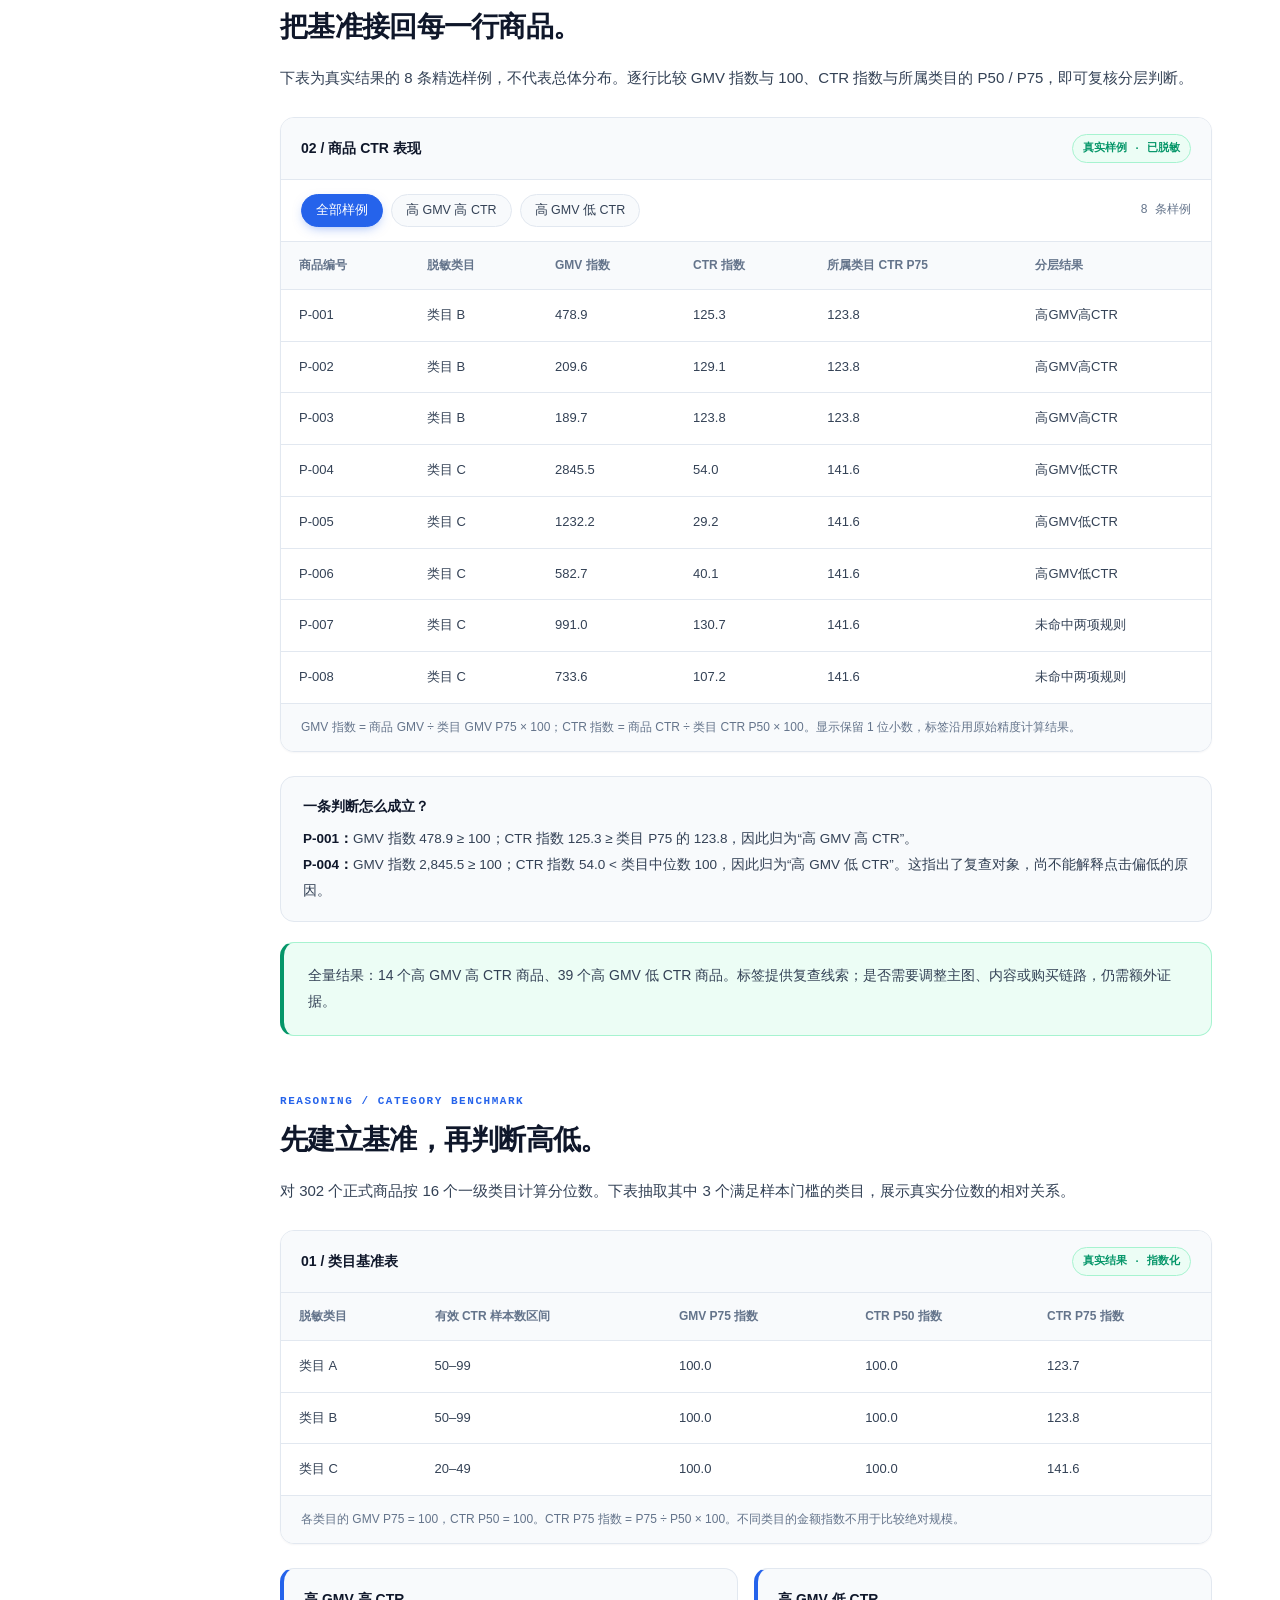
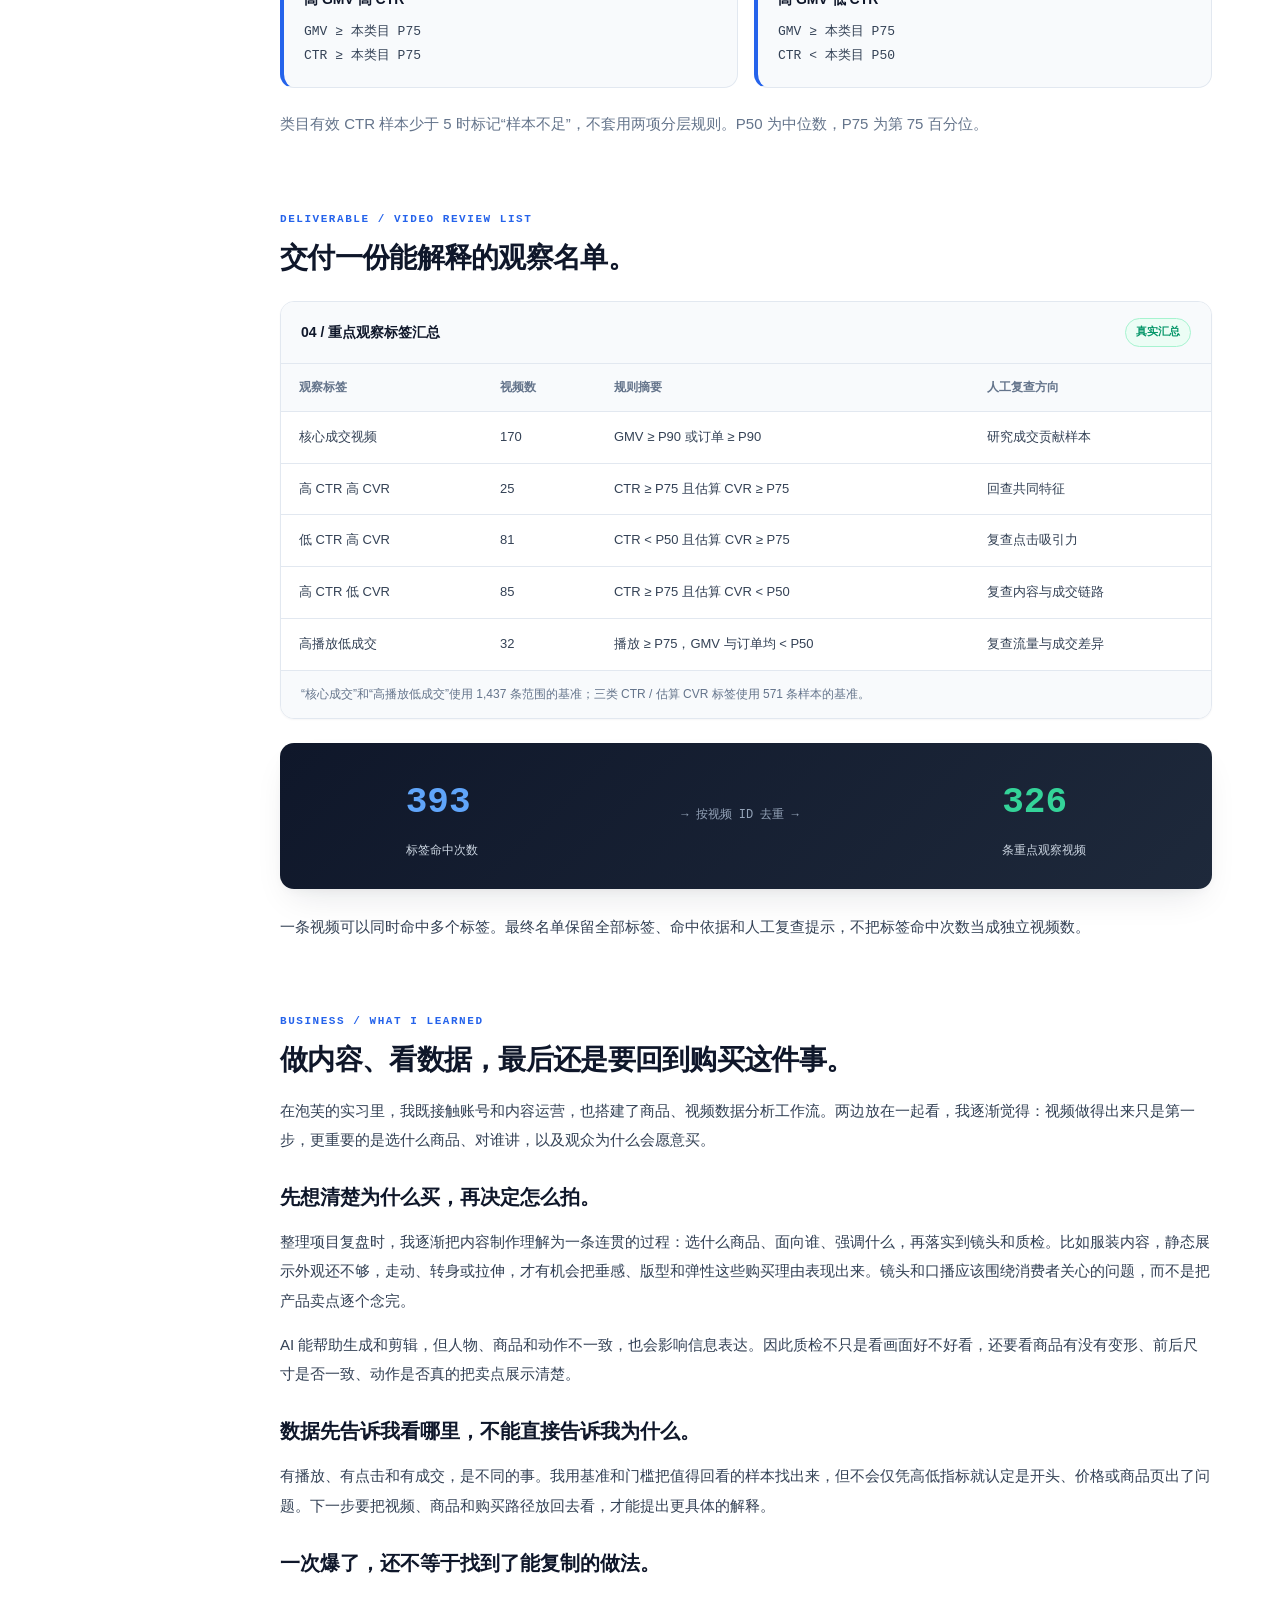
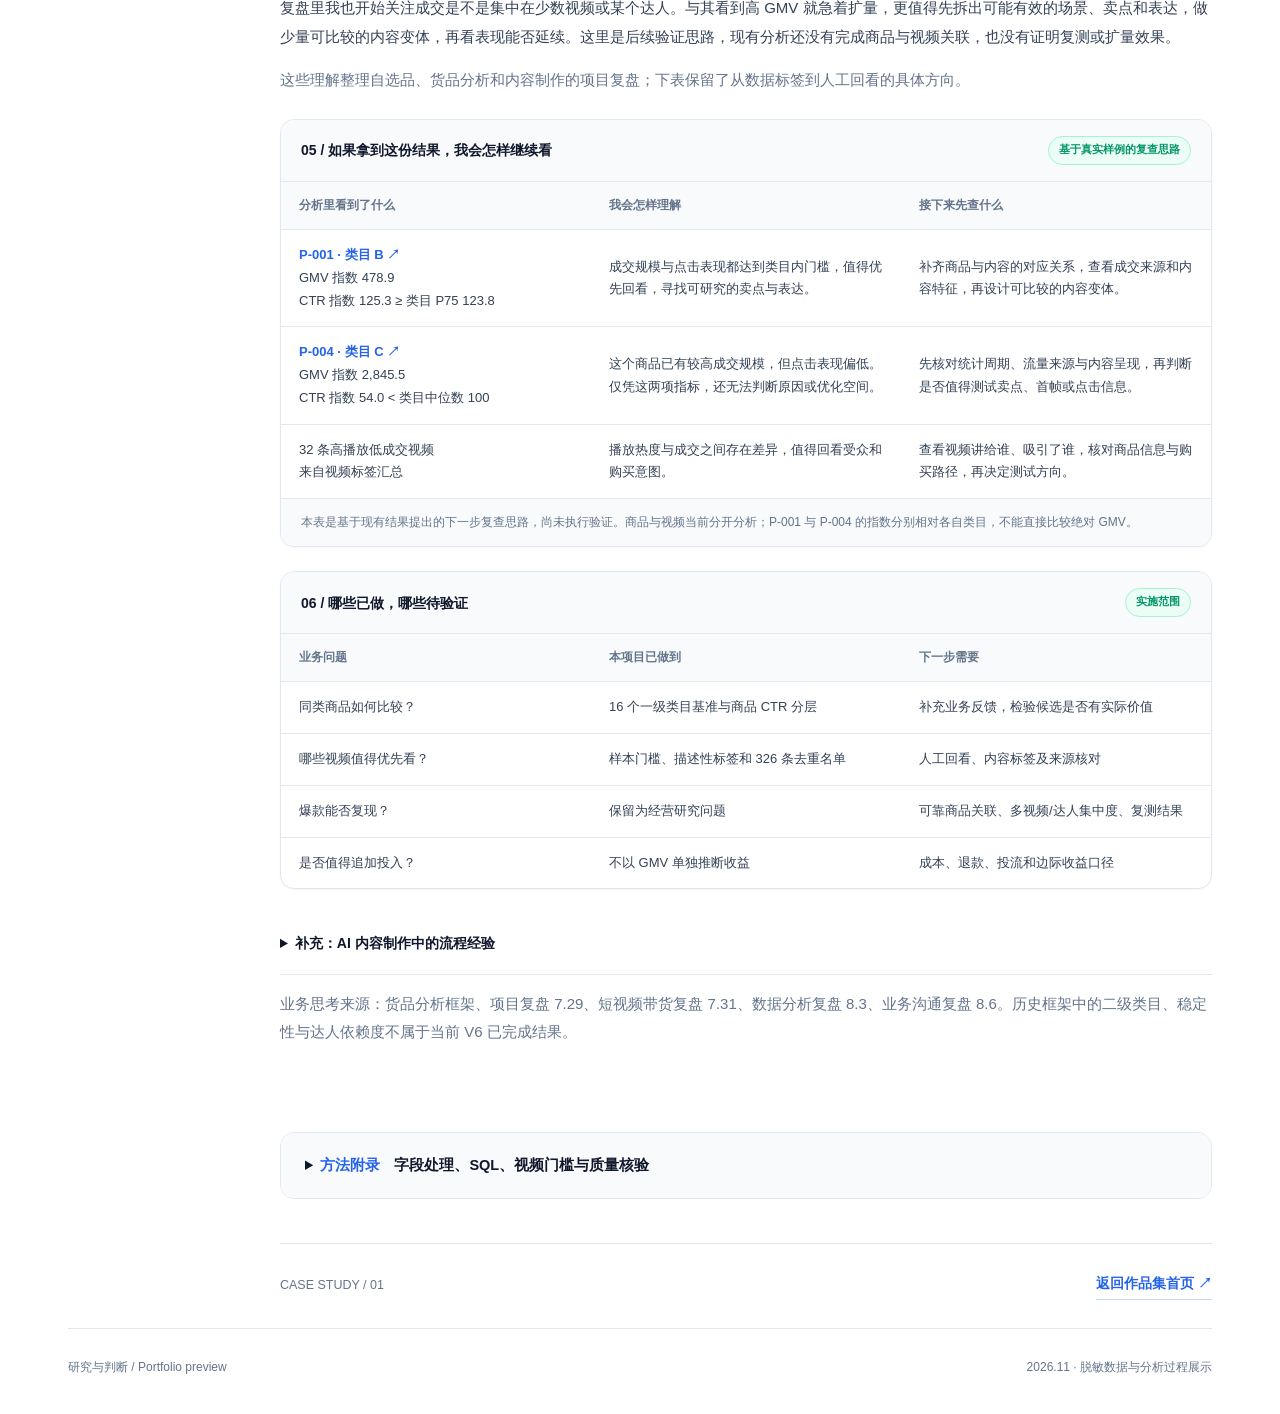
==== commit 58da00cf: "Redesign UI with modern minimalist fintech light theme (v13)" ====
--- a/ecommerce/case.html
+++ b/ecommerce/case.html
@@ -1,4 +1,4 @@
-<!doctype html><html lang="zh-CN"><head><meta charset="utf-8"><meta name="viewport" content="width=device-width,initial-scale=1"><title>TikTok 电商经营分析 · 研究与判断</title><link rel="stylesheet" href="style.css?v=10"></head><body><div class="top-contact"><span>李东霖 · Donglin Li</span><a href="mailto:226020461@link.cuhk.edu.cn">226020461@link.cuhk.edu.cn ↗</a></div><div class="shell"><header><a class="brand" href="../index.html"><i></i>研究与判断<span style="font-weight:400;color:#819076"> / Portfolio</span></a><nav aria-label="主导航"><a href="../index.html#projects">全部作品 ↗</a><span class="pill">案例预览版</span></nav></header><main><div class="casehero"><a class="back" href="../index.html#projects">← 返回精选项目</a><div class="eyebrow" style="margin-top:35px">CASE STUDY / 01 · WORKING WITH DATA</div><h1>TikTok 电商经营分析：<br>从数据表到复查名单</h1><p>用类目基准与样本门槛，筛出值得人工复查的商品和视频。下方展示项目产出、脱敏样例与业务判断。</p><div class="case-meta"><div><span>分析工具</span>Python · DuckDB SQL · Excel</div><div><span>数据展示</span>真实结果脱敏 · 指数化样例</div><div><span>项目经历</span>TikTok 运营实习生 · 2026.07—2026.08</div></div></div>
+<!doctype html><html lang="zh-CN"><head><meta charset="utf-8"><meta name="viewport" content="width=device-width,initial-scale=1"><title>TikTok 电商经营分析 · 研究与判断</title><link rel="stylesheet" href="style.css?v=13"></head><body><div class="top-contact"><span>李东霖 · Donglin Li</span><a href="mailto:226020461@link.cuhk.edu.cn">226020461@link.cuhk.edu.cn ↗</a></div><div class="shell"><header><a class="brand" href="../index.html"><i></i>研究与判断<span> / Portfolio</span></a><nav aria-label="主导航"><a href="../index.html#projects">全部作品 ↗</a><span class="pill">案例预览版</span></nav></header><main><div class="casehero"><a class="back" href="../index.html#projects">← 返回精选项目</a><div class="eyebrow" style="margin-top:35px">CASE STUDY / 01 · WORKING WITH DATA</div><h1>TikTok 电商经营分析：<br>从数据表到复查名单</h1><p>用类目基准与样本门槛，筛出值得人工复查的商品和视频。下方展示项目产出、脱敏样例与业务判断。</p><div class="case-meta"><div><span>分析工具</span>Python · DuckDB SQL · Excel</div><div><span>数据展示</span>真实结果脱敏 · 指数化样例</div><div><span>项目经历</span>TikTok 运营实习生 · 2026.07—2026.08</div></div></div>
 <div class="workflow"><a href="#overview"><b>01</b> 问题与产出</a><a href="#products"><b>02</b> 数据证据</a><a href="#benchmark"><b>03</b> 判断依据</a><a href="#business"><b>04</b> 业务建议</a><a href="#methods" data-open-methods><b>05</b> 方法附录</a></div>
 <div class="case-layout"><aside class="toc"><a href="#overview">项目速览</a><a href="#products">商品样例</a><a href="#benchmark">判断基准</a><a href="#delivery">视频交付</a><a href="#business">业务思考</a><a href="#methods" data-open-methods>方法与核验</a></aside><article class="article"><div class="role-note"><b>我的职责</b><p>在广州泡芙传媒有限公司担任 TikTok 运营实习生（2026.07—2026.08）。独立搭建数据分析工作流，完成原始数据清洗、指标加工与商品/视频分析，使用 AI 辅助开发处理脚本与工具；同时参与账号配置与内容运营。</p><a class="textlink" href="#business">我对选品、内容与成交的理解 ↓</a></div><section id="overview" class="case-overview"><div class="eyebrow">PROJECT BRIEF</div><h2>从大量记录里，确定优先复查谁。</h2><p>单看播放量或 GMV 排名，难以分清成交规模、点击表现和样本噪声。这个项目用类目内基准与视频样本门槛，整理出可解释、可回查的经营候选。</p><div class="outcome-grid"><div><small>商品复查候选</small><strong>14 + 39</strong><p>高 GMV 高 CTR / 高 GMV 低 CTR<br>从 302 个正式商品中识别</p></div><div><small>分析范围覆盖</small><strong>91.7%</strong><p>1,437 条视频覆盖的视频 GMV<br>约占全量视频的 7.5%</p></div><div><small>重点观察交付</small><strong>326 条</strong><p>保留多标签与回查依据<br>按视频去重后的名单</p></div></div><div class="status-line"><b>交付结果</b><span>基准报表、分层名单、质量检查记录已形成；业务采纳与后续效果待反馈。</span></div><div class="reader-actions"><a class="button" href="#products">看脱敏商品样例 ↘</a><a class="textlink" href="#business">看如何支持业务判断 ↘</a></div><p class="small">数字来自已有 V6 记录，描述分析交付与样本覆盖；本次未重跑源分析。本人负责搭建分析工作流、数据清洗与指标加工，并使用 AI 辅助开发脚本。</p></section><details class="privacy-note"><summary>样例来源与脱敏方式</summary><p>商品、类目重新编号；金额与 CTR 改成相对基准指数，样本数区间化。不展示原始 ID、名称、账号和绝对经营金额。商品样例是精选真实结果，不代表总体分布；视频计算演示另用模拟数据。完整方法与数据局限见文末。</p></details><section id="products"><div class="eyebrow">EVIDENCE / PRODUCT SAMPLE</div><h2>把基准接回每一行商品。</h2><p>下表为真实结果的 8 条精选样例，不代表总体分布。逐行比较 GMV 指数与 100、CTR 指数与所属类目的 P50 / P75，即可复核分层判断。</p><div class="sheet"><div class="sheethead"><span>02 / 商品 CTR 表现</span><span class="badge">真实样例 · 已脱敏</span></div><div class="filterbar" role="group" aria-label="筛选商品分层"><button type="button" data-filter="all" aria-pressed="true">全部样例</button><button type="button" data-filter="高GMV高CTR" aria-pressed="false">高 GMV 高 CTR</button><button type="button" data-filter="高GMV低CTR" aria-pressed="false">高 GMV 低 CTR</button><span id="row-count" aria-live="polite">8 条样例</span></div><div class="table-scroll" tabindex="0"><table class="data-table" id="product-table"><thead><tr><th>商品编号</th><th>脱敏类目</th><th>GMV 指数</th><th>CTR 指数</th><th>所属类目 CTR P75</th><th>分层结果</th></tr></thead><tbody><tr data-label="高GMV高CTR"><td>P-001</td><td>类目 B</td><td>478.9</td><td>125.3</td><td>123.8</td><td>高GMV高CTR</td></tr><tr data-label="高GMV高CTR"><td>P-002</td><td>类目 B</td><td>209.6</td><td>129.1</td><td>123.8</td><td>高GMV高CTR</td></tr><tr data-label="高GMV高CTR"><td>P-003</td><td>类目 B</td><td>189.7</td><td>123.8</td><td>123.8</td><td>高GMV高CTR</td></tr><tr data-label="高GMV低CTR"><td>P-004</td><td>类目 C</td><td>2845.5</td><td>54.0</td><td>141.6</td><td>高GMV低CTR</td></tr><tr data-label="高GMV低CTR"><td>P-005</td><td>类目 C</td><td>1232.2</td><td>29.2</td><td>141.6</td><td>高GMV低CTR</td></tr><tr data-label="高GMV低CTR"><td>P-006</td><td>类目 C</td><td>582.7</td><td>40.1</td><td>141.6</td><td>高GMV低CTR</td></tr><tr data-label="未命中两项规则"><td>P-007</td><td>类目 C</td><td>991.0</td><td>130.7</td><td>141.6</td><td>未命中两项规则</td></tr><tr data-label="未命中两项规则"><td>P-008</td><td>类目 C</td><td>733.6</td><td>107.2</td><td>141.6</td><td>未命中两项规则</td></tr></tbody></table></div><div class="sheetfoot">GMV 指数 = 商品 GMV ÷ 类目 GMV P75 × 100；CTR 指数 = 商品 CTR ÷ 类目 CTR P50 × 100。显示保留 1 位小数，标签沿用原始精度计算结果。</div></div><div class="worked-example"><b>一条判断怎么成立？</b><p><strong>P-001：</strong>GMV 指数 478.9 ≥ 100；CTR 指数 125.3 ≥ 类目 P75 的 123.8，因此归为“高 GMV 高 CTR”。<br><strong>P-004：</strong>GMV 指数 2,845.5 ≥ 100；CTR 指数 54.0 &lt; 类目中位数 100，因此归为“高 GMV 低 CTR”。这指出了复查对象，尚不能解释点击偏低的原因。</p></div><div class="callout">全量结果：14 个高 GMV 高 CTR 商品、39 个高 GMV 低 CTR 商品。标签提供复查线索；是否需要调整主图、内容或购买链路，仍需额外证据。</div></section><section id="benchmark"><div class="eyebrow">REASONING / CATEGORY BENCHMARK</div><h2>先建立基准，再判断高低。</h2><p>对 302 个正式商品按 16 个一级类目计算分位数。下表抽取其中 3 个满足样本门槛的类目，展示真实分位数的相对关系。</p><div class="sheet"><div class="sheethead"><span>01 / 类目基准表</span><span class="badge">真实结果 · 指数化</span></div><div class="table-scroll" tabindex="0"><table class="data-table"><thead><tr><th>脱敏类目</th><th>有效 CTR 样本数区间</th><th>GMV P75 指数</th><th>CTR P50 指数</th><th>CTR P75 指数</th></tr></thead><tbody><tr><td>类目 A</td><td>50–99</td><td>100.0</td><td>100.0</td><td>123.7</td></tr><tr><td>类目 B</td><td>50–99</td><td>100.0</td><td>100.0</td><td>123.8</td></tr><tr><td>类目 C</td><td>20–49</td><td>100.0</td><td>100.0</td><td>141.6</td></tr></tbody></table></div><div class="sheetfoot">各类目的 GMV P75 = 100，CTR P50 = 100。CTR P75 指数 = P75 ÷ P50 × 100。不同类目的金额指数不用于比较绝对规模。</div></div><div class="rules"><div><b>高 GMV 高 CTR</b><p>GMV ≥ 本类目 P75<br>CTR ≥ 本类目 P75</p></div><div><b>高 GMV 低 CTR</b><p>GMV ≥ 本类目 P75<br>CTR &lt; 本类目 P50</p></div></div><p class="small">类目有效 CTR 样本少于 5 时标记“样本不足”，不套用两项分层规则。P50 为中位数，P75 为第 75 百分位。</p></section><section id="delivery"><div class="eyebrow">DELIVERABLE / VIDEO REVIEW LIST</div><h2>交付一份能解释的观察名单。</h2><div class="sheet"><div class="sheethead"><span>04 / 重点观察标签汇总</span><span class="badge">真实汇总</span></div><div class="table-scroll" tabindex="0"><table class="data-table"><thead><tr><th>观察标签</th><th>视频数</th><th>规则摘要</th><th>人工复查方向</th></tr></thead><tbody><tr><td>核心成交视频</td><td>170</td><td>GMV ≥ P90 或订单 ≥ P90</td><td>研究成交贡献样本</td></tr><tr><td>高 CTR 高 CVR</td><td>25</td><td>CTR ≥ P75 且估算 CVR ≥ P75</td><td>回查共同特征</td></tr><tr><td>低 CTR 高 CVR</td><td>81</td><td>CTR &lt; P50 且估算 CVR ≥ P75</td><td>复查点击吸引力</td></tr><tr><td>高 CTR 低 CVR</td><td>85</td><td>CTR ≥ P75 且估算 CVR &lt; P50</td><td>复查内容与成交链路</td></tr><tr><td>高播放低成交</td><td>32</td><td>播放 ≥ P75，GMV 与订单均 &lt; P50</td><td>复查流量与成交差异</td></tr></tbody></table></div><div class="sheetfoot">“核心成交”和“高播放低成交”使用 1,437 条范围的基准；三类 CTR / 估算 CVR 标签使用 571 条样本的基准。</div></div><div class="dedup"><div><strong>393</strong><span>标签命中次数</span></div><span>→ 按视频 ID 去重 →</span><div><strong>326</strong><span>条重点观察视频</span></div></div><p>一条视频可以同时命中多个标签。最终名单保留全部标签、命中依据和人工复查提示，不把标签命中次数当成独立视频数。</p></section><section id="business"><div class="eyebrow">BUSINESS / WHAT I LEARNED</div><h2>做内容、看数据，最后还是要回到购买这件事。</h2><p>在泡芙的实习里，我既接触账号和内容运营，也搭建了商品、视频数据分析工作流。两边放在一起看，我逐渐觉得：视频做得出来只是第一步，更重要的是选什么商品、对谁讲，以及观众为什么会愿意买。</p><div class="commerce-story"><h3>先想清楚为什么买，再决定怎么拍。</h3><p>整理项目复盘时，我逐渐把内容制作理解为一条连贯的过程：选什么商品、面向谁、强调什么，再落实到镜头和质检。比如服装内容，静态展示外观还不够，走动、转身或拉伸，才有机会把垂感、版型和弹性这些购买理由表现出来。镜头和口播应该围绕消费者关心的问题，而不是把产品卖点逐个念完。</p><p>AI 能帮助生成和剪辑，但人物、商品和动作不一致，也会影响信息表达。因此质检不只是看画面好不好看，还要看商品有没有变形、前后尺寸是否一致、动作是否真的把卖点展示清楚。</p><h3>数据先告诉我看哪里，不能直接告诉我为什么。</h3><p>有播放、有点击和有成交，是不同的事。我用基准和门槛把值得回看的样本找出来，但不会仅凭高低指标就认定是开头、价格或商品页出了问题。下一步要把视频、商品和购买路径放回去看，才能提出更具体的解释。</p><h3>一次爆了，还不等于找到了能复制的做法。</h3><p>复盘里我也开始关注成交是不是集中在少数视频或某个达人。与其看到高 GMV 就急着扩量，更值得先拆出可能有效的场景、卖点和表达，做少量可比较的内容变体，再看表现能否延续。这里是后续验证思路，现有分析还没有完成商品与视频关联，也没有证明复测或扩量效果。</p></div><p class="small">这些理解整理自选品、货品分析和内容制作的项目复盘；下表保留了从数据标签到人工回看的具体方向。</p><div class="sheet"><div class="sheethead"><span>05 / 如果拿到这份结果，我会怎样继续看</span><span class="badge">基于真实样例的复查思路</span></div><div class="table-scroll" tabindex="0"><table class="data-table business-table"><thead><tr><th>分析里看到了什么</th><th>我会怎样理解</th><th>接下来先查什么</th></tr></thead><tbody><tr><td><a href="#products">P-001 · 类目 B ↗</a><br>GMV 指数 478.9<br>CTR 指数 125.3 ≥ 类目 P75 123.8</td><td>成交规模与点击表现都达到类目内门槛，值得优先回看，寻找可研究的卖点与表达。</td><td>补齐商品与内容的对应关系，查看成交来源和内容特征，再设计可比较的内容变体。</td></tr><tr><td><a href="#products">P-004 · 类目 C ↗</a><br>GMV 指数 2,845.5<br>CTR 指数 54.0 &lt; 类目中位数 100</td><td>这个商品已有较高成交规模，但点击表现偏低。仅凭这两项指标，还无法判断原因或优化空间。</td><td>先核对统计周期、流量来源与内容呈现，再判断是否值得测试卖点、首帧或点击信息。</td></tr><tr><td>32 条高播放低成交视频<br>来自视频标签汇总</td><td>播放热度与成交之间存在差异，值得回看受众和购买意图。</td><td>查看视频讲给谁、吸引了谁，核对商品信息与购买路径，再决定测试方向。</td></tr></tbody></table></div><div class="sheetfoot">本表是基于现有结果提出的下一步复查思路，尚未执行验证。商品与视频当前分开分析；P-001 与 P-004 的指数分别相对各自类目，不能直接比较绝对 GMV。</div></div>
 <div class="sheet"><div class="sheethead"><span>06 / 哪些已做，哪些待验证</span><span class="badge">实施范围</span></div><div class="table-scroll" tabindex="0"><table class="data-table business-table"><thead><tr><th>业务问题</th><th>本项目已做到</th><th>下一步需要</th></tr></thead><tbody><tr><td>同类商品如何比较？</td><td>16 个一级类目基准与商品 CTR 分层</td><td>补充业务反馈，检验候选是否有实际价值</td></tr><tr><td>哪些视频值得优先看？</td><td>样本门槛、描述性标签和 326 条去重名单</td><td>人工回看、内容标签及来源核对</td></tr><tr><td>爆款能否复现？</td><td>保留为经营研究问题</td><td>可靠商品关联、多视频/达人集中度、复测结果</td></tr><tr><td>是否值得追加投入？</td><td>不以 GMV 单独推断收益</td><td>成本、退款、投流和边际收益口径</td></tr></tbody></table></div></div>
--- a/ecommerce/style.css
+++ b/ecommerce/style.css
@@ -1,20 +1,847 @@
-:root{--paper:#f7f6f0;--ink:#20362e;--muted:#747d73;--line:#dcded3;--green:#255b45}*{box-sizing:border-box}html{scroll-behavior:smooth;scroll-padding-top:25px}body{margin:0;background:var(--paper);color:var(--ink);font-family:Arial,'PingFang SC','Microsoft YaHei',sans-serif;-webkit-font-smoothing:antialiased}a{color:inherit;text-decoration:none}.shell{max-width:1240px;margin:auto;padding:0 48px}header{height:95px;display:flex;align-items:center;justify-content:space-between;border-bottom:1px solid var(--line);gap:20px}.brand{font-size:17px;font-weight:600}nav{display:flex;gap:30px;font-size:13px}a:hover{color:#68855c}.muted,small{color:var(--muted)}small{font-size:11px;line-height:1.9}.eyebrow{font-size:10px;font-weight:600;letter-spacing:.15em;color:#78856d}.hero{padding:75px 0;display:grid;grid-template-columns:1.15fr 1fr;gap:65px;align-items:center}h1{font-size:56px;line-height:1.3;font-weight:550;letter-spacing:-.055em;margin:25px 0}h1 em{font-style:normal;color:#778d66}p{font-size:15px;line-height:1.9;color:#657065}h2{font-size:30px;font-weight:550;letter-spacing:-.03em;margin:12px 0 25px}h3{font-size:21px;font-weight:550;line-height:1.5}.hero p{max-width:460px}.actions{display:flex;align-items:center;gap:25px;margin-top:30px}.button{display:inline-block;padding:15px 20px;background:var(--green);color:white;font-size:13px}.button:hover{background:#173f2d;color:white}.textlink{font-size:13px;border-bottom:1px solid #a5afa0;padding-bottom:5px}.art{background:#e9ece1;padding:28px;position:relative}.art h3{font-size:17px;margin:25px 0 22px}.chart{background:#f9faf4;border:1px solid #dde2d2;padding:23px}.barrow{display:grid;grid-template-columns:58px 1fr 50px;gap:12px;align-items:center;margin:20px 0;font-size:11px;color:#788170}.bar{height:23px;background:#dce4cd}.bar i{display:block;height:100%;background:#6f8d59}.barrow b{text-align:right;font-weight:400;color:var(--ink)}.float{position:absolute;bottom:-18px;right:18px;background:var(--green);padding:16px 22px;color:white;font-size:10px}.float b{font-size:26px;font-weight:500;margin-right:12px}.skillline{padding:23px 0;display:flex;gap:25px;border-top:1px solid var(--line);border-bottom:1px solid var(--line);font-size:11px;color:var(--muted)}.skillline span:first-child{margin-right:auto}.section{padding:55px 0}.project{display:grid;grid-template-columns:1fr 1fr;border:1px solid var(--line)}.project:hover{box-shadow:0 8px 30px #20362e0b;color:var(--ink)}.projectcopy{padding:36px}.projectcopy h3{font-size:28px;margin:22px 0}.projectcopy p{font-size:14px}.tag{display:inline-block;font-size:10px;padding:6px 9px;border:1px solid #d8dfcd;margin:6px 5px 5px 0;color:#6c7966}.project-bottom{display:flex;justify-content:space-between;align-items:center;margin-top:27px;font-size:12px}.project-bottom span{font-size:25px}.projectviz{background:#e8ecdf;padding:33px;display:flex;flex-direction:column;justify-content:center}.metric{display:grid;grid-template-columns:1fr 1fr;border-bottom:1px solid #ccd6bf;padding-bottom:22px;gap:20px}.metric b{font-family:Georgia,serif;font-size:48px;font-weight:400}.metric small{display:block;margin-top:7px}.coverage{margin-top:28px;font-size:12px}.coverage strong{float:right;font-size:20px;font-weight:500}.coveragebar{height:9px;background:#d5ddc9;margin:20px 0 15px}.coveragebar span{display:block;width:91.7%;height:100%;background:var(--green)}.methodgrid{display:grid;grid-template-columns:repeat(3,1fr);gap:35px}.method{border-top:1px solid #aebaa4;padding-top:22px}.method .n{font-family:Georgia,serif;color:#91a17f;font-size:28px}.method p{font-size:13px}.about{background:#e9ede1;padding:35px;display:grid;grid-template-columns:1fr 1.6fr;gap:50px}.about h2{font-size:24px}.about p{margin:0 0 15px;font-size:14px}.footer{padding:30px 0;display:flex;justify-content:space-between;gap:20px;border-top:1px solid var(--line);font-size:11px;color:var(--muted)}.casehero{padding:50px 0 40px;max-width:850px}.casehero h1{font-size:49px}.back{font-size:12px;color:var(--muted)}.case-meta{display:flex;gap:40px;border-top:1px solid var(--line);padding-top:24px;margin-top:30px;font-size:12px;line-height:2}.case-meta span{color:var(--muted);display:block;font-size:10px}.case-layout{display:grid;grid-template-columns:165px 1fr;gap:60px;border-top:1px solid var(--line);padding-top:45px}.toc{position:sticky;top:30px;align-self:start;display:grid;gap:20px;font-size:12px;color:var(--muted)}.article section{padding:0 0 45px}.article p{font-size:14px}.scope{display:grid;grid-template-columns:1fr 1fr;gap:18px;margin:25px 0}.scope-card{border:1px solid var(--line);padding:24px}.scope-card b{font-family:Georgia,serif;font-size:36px;font-weight:400}.scope-card small{display:block;margin:10px 0}.scope-card .route{margin-top:22px;padding-top:15px;border-top:1px solid var(--line);font-size:13px;line-height:1.9}.callout{padding:20px 24px;background:#e8ecdf;font-size:13px;line-height:1.9}.results{display:grid;grid-template-columns:repeat(3,1fr);gap:15px;margin:25px 0}.result{padding:23px;background:#e8ecdf}.result strong{font-family:Georgia,serif;font-weight:400;font-size:36px;display:block;margin-bottom:10px}.result span{font-size:12px;line-height:1.8}.methodlist{padding:0;list-style:none;counter-reset:steps}.methodlist li{padding:18px 0;border-bottom:1px solid var(--line);display:grid;grid-template-columns:35px 1fr;gap:10px;font-size:14px;line-height:1.9}.methodlist li:before{counter-increment:steps;content:'0' counter(steps);color:#859875;font-family:Georgia,serif;font-size:22px}.sampletable{width:100%;border-collapse:collapse;font-size:12px;margin-top:22px}.sampletable td,.sampletable th{padding:15px 12px;border-bottom:1px solid var(--line);text-align:left;font-weight:400}.sampletable th{background:#e8ecdf;color:#66785e}details{border-bottom:1px solid var(--line);padding:20px 0;font-size:14px}summary{cursor:pointer;line-height:1.8}.endlink{display:flex;justify-content:space-between;align-items:center;padding:30px 0;border-top:1px solid var(--line)}.small{font-size:12px;color:var(--muted)}
-@media(max-width:800px){.shell{padding:0 24px}header{height:78px}nav{gap:18px}.brand{font-size:14px}.brand .muted{display:none}.hero{grid-template-columns:1fr;gap:35px;padding-top:40px}h1{font-size:43px}.skillline{gap:15px;flex-wrap:wrap}.skillline span:first-child{width:100%}.project{grid-template-columns:1fr}.projectcopy,.projectviz{padding:25px}.methodgrid{grid-template-columns:1fr;gap:22px}.section{padding:40px 0}.about{grid-template-columns:1fr;gap:10px;padding:25px}.footer{line-height:1.8;flex-direction:column;gap:5px}.casehero h1{font-size:35px}.case-meta{gap:22px;flex-wrap:wrap}.case-layout{grid-template-columns:1fr;gap:30px}.toc{position:static;display:flex;gap:20px;flex-wrap:wrap}.scope,.results{grid-template-columns:1fr}.sampletable td,.sampletable th{padding:12px 7px}.casehero{padding-top:30px}}
-@media(prefers-reduced-motion:reduce){html{scroll-behavior:auto}}
-/* Tables and working examples */
-.casehero{max-width:950px}.casehero h1{font-size:46px}.workflow{display:grid;grid-template-columns:repeat(5,1fr);border-top:1px solid var(--line);border-bottom:1px solid var(--line);margin-bottom:35px}.workflow a{padding:23px 10px;font-size:12px}.workflow b{font-family:Georgia,serif;font-size:19px;color:#8d9d7b;margin-right:9px;font-weight:400}.workflow a span{float:right;color:#9caa8d}.case-layout{grid-template-columns:145px minmax(0,1fr);gap:38px;border-top:0;padding-top:0}.article{min-width:0}.article section{padding-bottom:62px}.disclosure{font-size:12px;padding:20px 24px;border-left:3px solid #99ad80;background:#edf0e6;margin-bottom:45px}.disclosure p{font-size:12px;margin:8px 0 0}.sheet{border:1px solid #d8dece;margin:24px 0;background:#fcfcf7}.sheethead{display:flex;justify-content:space-between;align-items:center;gap:12px;padding:17px 20px;font-size:13px;font-weight:600;border-bottom:1px solid var(--line)}.badge{font-size:10px;color:#6f8260;font-weight:400;background:#e8eedf;padding:5px 8px;white-space:nowrap}.table-scroll{overflow-x:auto;width:100%}.table-scroll:focus-visible{outline:2px solid #6f8d59;outline-offset:2px}.data-table{width:100%;border-collapse:collapse;font-size:12px;font-variant-numeric:tabular-nums;line-height:1.8}.data-table th{background:#eef1e7;color:#6b7b61;text-align:left;font-size:11px;font-weight:500;white-space:nowrap;padding:13px 16px;border-bottom:1px solid var(--line)}.data-table td{padding:15px 16px;border-bottom:1px solid #e8ebdf;white-space:nowrap}.data-table tbody tr:nth-child(even){background:#f7f8f1}.data-table tbody tr:hover{background:#edf1e2}.data-table tbody tr:last-child td{border-bottom:0}.sheetfoot{padding:14px 20px;font-size:11px;line-height:1.9;color:#78816e;border-top:1px solid var(--line)}.code-note{margin:24px 0;border:1px solid var(--line);padding:18px 22px;background:#ecefe5}.code-note>span{font-size:10px;color:#6e7d61}.code-note pre{overflow-x:auto;font-size:12px;line-height:1.9;margin-bottom:0;color:#36573e}.rules{display:grid;grid-template-columns:1fr 1fr;gap:15px;margin:20px 0}.rules>div{border-left:2px solid #8da576;padding:16px 20px;background:#ecefe3;font-size:13px}.rules p{margin:8px 0 0;font-size:12px}.filterbar{display:flex;gap:6px;flex-wrap:wrap;padding:14px 15px;border-bottom:1px solid var(--line)}.filterbar button{padding:7px 10px;background:transparent;border:1px solid #d5ddca;color:#6b7c60;cursor:pointer;font-size:11px}.filterbar button[aria-pressed=true]{background:#255b45;color:white;border-color:#255b45}.filterbar>span{font-size:11px;color:#7a876e;margin:auto 4px auto auto}.calculator{background:#edf0e5;border:1px solid #d5ddca;margin:30px 0}.calc-inputs{display:grid;grid-template-columns:repeat(3,1fr);gap:20px;padding:24px 20px}.calc-inputs label{font-size:11px;color:#6f7d63}.calc-inputs input{display:block;width:100%;padding:11px 12px;border:1px solid #cbd5bf;background:#fcfcf7;font-size:18px;color:var(--ink);margin-top:8px;border-radius:0}.calc-results{padding:0 20px 25px;display:grid;grid-template-columns:1fr 1fr;gap:20px}.calc-results strong{display:block;font-size:30px;font-family:Georgia,serif;font-weight:400;margin-top:10px}.dedup{background:#255b45;color:white;display:flex;align-items:center;justify-content:space-around;padding:28px;margin:24px 0}.dedup strong{font-size:36px;display:block;font-family:Georgia,serif;font-weight:400}.dedup div span{font-size:11px;display:block;margin-top:8px;color:#d1debd}.dedup>span{font-size:11px;color:#d1debd}#checks>.table-scroll{border:1px solid var(--line)}
-@media(max-width:1000px){.case-layout{grid-template-columns:120px minmax(0,1fr);gap:25px}.workflow a{font-size:11px}.data-table td,.data-table th{padding:12px}.casehero h1{font-size:40px}}
-@media(max-width:800px){.casehero h1{font-size:34px}.case-layout{grid-template-columns:minmax(0,1fr)}.workflow{grid-template-columns:1fr 1fr;gap:0}.workflow a{padding:15px 5px}.workflow a span{display:none}.workflow a:last-child{grid-column:1 / -1}.toc{padding-bottom:20px;border-bottom:1px solid var(--line)}.sheethead{padding:15px 12px;font-size:12px}.sheetfoot{padding:12px}.rules{grid-template-columns:1fr}.calc-inputs{gap:10px;padding:20px 12px}.calc-inputs input{font-size:16px;padding:10px 7px}.calc-results{padding:0 12px 20px}.calc-results small{font-size:10px}.calc-results strong{font-size:25px}.dedup{padding:23px 14px;gap:10px}.dedup>span{font-size:9px}.dedup strong{font-size:30px}.disclosure{padding:18px}.article h2{font-size:26px}.article section{padding-bottom:45px}.badge{font-size:9px}.case-meta{gap:16px}.data-table th,.data-table td{font-size:11px}}
-#input .data-table,#checks .data-table{min-width:620px;table-layout:fixed}#input .data-table td,#checks .data-table td{white-space:normal;overflow-wrap:anywhere}#input .data-table th,#checks .data-table th{white-space:normal}#product-table tbody tr[hidden]{display:none}
-
-.business-summary{border-top:1px solid #cbd6c0;border-bottom:1px solid #cbd6c0;padding:22px 0 28px;margin-bottom:45px}.business-summary h3{font-size:23px;margin:12px 0}.business-summary p{font-size:14px}.thinking-grid{display:grid;grid-template-columns:repeat(3,minmax(0,1fr));gap:18px;margin:25px 0}.thinking-grid>div{background:#e9eee1;padding:20px}.thinking-grid span{font-size:10px;color:#778869}.thinking-grid h3{font-size:18px;margin:15px 0}.thinking-grid p{font-size:12px;margin:0}.business-table{min-width:650px;table-layout:fixed}.business-table td,.business-table th{white-space:normal;overflow-wrap:anywhere}@media(max-width:800px){.thinking-grid{grid-template-columns:1fr}.thinking-grid h3{margin:10px 0}}
-
-.outcome-grid{display:grid;grid-template-columns:repeat(3,minmax(0,1fr));gap:15px;margin:25px 0}.outcome-grid>div{background:#e8eddf;padding:22px}.outcome-grid strong{display:block;font-family:Georgia,serif;font-weight:400;font-size:35px;margin:15px 0}.outcome-grid p{font-size:11px;line-height:1.8;margin:0}.status-line{font-size:12px;line-height:1.9;padding:16px 0;border-block:1px solid var(--line);display:flex;gap:20px}.status-line span{color:var(--muted)}.reader-actions{display:flex;gap:25px;align-items:center;margin:24px 0}.case-overview{padding-bottom:20px!important}.privacy-note{font-size:12px;margin-bottom:40px;padding:15px 0}.privacy-note p{font-size:12px}.method-appendix{border:1px solid var(--line);padding:0;margin:10px 0 45px}.method-appendix>summary{padding:22px;font-size:14px;background:#edf0e6}.method-appendix>summary span{font-weight:600;margin-right:12px}.appendix-content{padding:25px 22px}.appendix-content section:last-child{padding-bottom:0}.casehero{padding-bottom:28px}.casehero h1{font-size:43px}.casehero>p{max-width:720px}.case-meta{margin-top:22px}.workflow{margin-bottom:28px}@media(max-width:800px){.outcome-grid{grid-template-columns:1fr}.outcome-grid>div{padding:18px}.outcome-grid strong{margin:10px 0;font-size:31px}.reader-actions{align-items:start;flex-direction:column;gap:15px}.status-line{flex-direction:column;gap:6px}.appendix-content{padding:20px 12px}.casehero h1{font-size:33px}}
-
-.worked-example{padding:20px 0;font-size:13px}.worked-example p{font-size:12px;line-height:2}.worked-example strong{font-weight:600}
-
-.role-note{padding:18px 20px;border-left:2px solid #97ac7c;background:#edf0e6;margin-bottom:30px;font-size:12px}.role-note p{font-size:12px;margin:8px 0 0}
-
-.top-contact{display:flex;justify-content:space-between;align-items:center;gap:15px;padding:13px 6.3%;border-bottom:1px solid #dcdfd5;font-size:11px;color:#72776f;background:#edf0e7}.top-contact a{color:#356347}.top-contact a:hover{text-decoration:underline}.profile-entry .profile-business{font-size:12px;line-height:1.95;color:#465d48;margin-top:13px;border-left:2px solid #c7d3bc;padding-left:13px}@media(max-width:650px){.top-contact{padding:11px 5%;font-size:10px}.top-contact>span{display:none}.top-contact{justify-content:flex-end}}@media print{.top-contact{display:none}}
-
-.commerce-story h3{font-size:22px;font-weight:500;margin:32px 0 14px}.commerce-story p{line-height:2.05}.role-note .textlink{display:inline-block;margin-top:10px;font-size:11px}@media(max-width:800px){.commerce-story h3{font-size:20px}}
+/* ==========================================================================
+   Donglin Li — E-Commerce Analytics Case Study
+   Design System: Modern Minimalist Light · Fintech / Quant Research (v13)
+   ========================================================================== */
+
+:root {
+  --bg: #ffffff;
+  --paper: #ffffff;
+  --surface: #f8fafc;
+  --surface-2: #f1f5f9;
+  --ink: #0f172a;
+  --ink-2: #334155;
+  --muted: #64748b;
+  --muted-2: #94a3b8;
+  --line: #e2e8f0;
+  --line-strong: #cbd5e1;
+  --accent: #2563eb;
+  --accent-hover: #1d4ed8;
+  --accent-soft: #eff6ff;
+  --accent-border: #bfdbfe;
+  --emerald: #059669;
+  --emerald-soft: #ecfdf5;
+  --emerald-border: #a7f3d0;
+  --green: #2563eb;
+  --radius-sm: 8px;
+  --radius: 14px;
+  --radius-lg: 20px;
+  --shadow-xs: 0 1px 2px rgba(15, 23, 42, 0.04);
+  --shadow-sm: 0 4px 12px -2px rgba(15, 23, 42, 0.06), 0 1px 3px rgba(15, 23, 42, 0.04);
+  --shadow-md: 0 16px 36px -12px rgba(15, 23, 42, 0.12), 0 4px 12px -4px rgba(15, 23, 42, 0.05);
+  --font-sans: "Inter", -apple-system, BlinkMacSystemFont, "PingFang SC", "Hiragino Sans GB", "Microsoft YaHei", sans-serif;
+  --font-mono: "JetBrains Mono", "SF Mono", ui-monospace, SFMono-Regular, Menlo, Monaco, Consolas, monospace;
+}
+
+*, *::before, *::after { box-sizing: border-box; }
+
+html {
+  scroll-behavior: smooth;
+  scroll-padding-top: 96px;
+}
+
+body {
+  margin: 0;
+  background: var(--bg);
+  color: var(--ink);
+  font-family: var(--font-sans);
+  font-size: 15px;
+  line-height: 1.75;
+  -webkit-font-smoothing: antialiased;
+  -moz-osx-font-smoothing: grayscale;
+}
+
+a {
+  color: inherit;
+  text-decoration: none;
+  transition: color 0.18s ease, background-color 0.18s ease, border-color 0.18s ease, transform 0.18s ease;
+}
+
+a:hover { color: var(--accent); }
+
+.muted, small { color: var(--muted); }
+small { font-size: 12px; line-height: 1.75; }
+
+/* Top contact bar */
+.top-contact {
+  display: flex;
+  justify-content: space-between;
+  align-items: center;
+  gap: 16px;
+  padding: 9px 6.3%;
+  border-bottom: 1px solid var(--line);
+  font-size: 12px;
+  color: var(--muted);
+  background: var(--surface);
+}
+
+.top-contact span { font-weight: 500; }
+
+.top-contact a {
+  color: var(--accent);
+  font-family: var(--font-mono);
+  font-size: 11.5px;
+  font-weight: 500;
+}
+
+.top-contact a:hover { text-decoration: underline; }
+
+/* Shell & Header */
+.shell {
+  max-width: 1240px;
+  margin: 0 auto;
+  padding: 0 48px;
+}
+
+header {
+  position: sticky;
+  top: 0;
+  z-index: 40;
+  height: 72px;
+  display: flex;
+  align-items: center;
+  justify-content: space-between;
+  border-bottom: 1px solid var(--line);
+  background: rgba(255, 255, 255, 0.88);
+  backdrop-filter: blur(12px);
+  -webkit-backdrop-filter: blur(12px);
+  gap: 20px;
+}
+
+.brand {
+  font-size: 15.5px;
+  font-weight: 700;
+  letter-spacing: -0.015em;
+  display: inline-flex;
+  align-items: center;
+  gap: 8px;
+}
+
+.brand span {
+  font-weight: 400;
+  color: var(--muted);
+}
+
+nav {
+  display: flex;
+  align-items: center;
+  gap: 20px;
+  font-size: 13.5px;
+  font-weight: 500;
+}
+
+.pill {
+  font-family: var(--font-mono);
+  font-size: 11px;
+  font-weight: 600;
+  color: var(--accent);
+  background: var(--accent-soft);
+  border: 1px solid var(--accent-border);
+  padding: 4px 10px;
+  border-radius: 999px;
+}
+
+/* Typography & Eyebrow */
+.eyebrow {
+  font-family: var(--font-mono);
+  font-size: 11px;
+  font-weight: 600;
+  letter-spacing: 0.14em;
+  text-transform: uppercase;
+  color: var(--accent);
+}
+
+h1 {
+  font-size: clamp(32px, 4vw, 48px);
+  line-height: 1.2;
+  font-weight: 700;
+  letter-spacing: -0.035em;
+  margin: 18px 0 18px;
+  color: var(--ink);
+}
+
+h2 {
+  font-size: clamp(22px, 2.4vw, 28px);
+  font-weight: 700;
+  letter-spacing: -0.025em;
+  margin: 10px 0 18px;
+  color: var(--ink);
+  line-height: 1.35;
+}
+
+h3 {
+  font-size: 19px;
+  font-weight: 700;
+  line-height: 1.5;
+  color: var(--ink);
+}
+
+p {
+  font-size: 15px;
+  line-height: 1.9;
+  color: var(--ink-2);
+}
+
+/* Buttons & Links */
+.button {
+  display: inline-flex;
+  align-items: center;
+  gap: 8px;
+  padding: 12px 20px;
+  border-radius: 10px;
+  background: var(--accent);
+  color: #ffffff;
+  font-size: 13.5px;
+  font-weight: 500;
+  box-shadow: 0 8px 20px -8px rgba(37, 99, 235, 0.5);
+}
+
+.button:hover {
+  background: var(--accent-hover);
+  color: #ffffff;
+  transform: translateY(-1px);
+}
+
+.textlink {
+  font-size: 13.5px;
+  font-weight: 600;
+  color: var(--accent);
+  border-bottom: 1px solid var(--accent-border);
+  padding-bottom: 3px;
+}
+
+.textlink:hover {
+  border-color: var(--accent);
+}
+
+.back {
+  display: inline-flex;
+  align-items: center;
+  gap: 6px;
+  font-size: 13px;
+  font-weight: 500;
+  color: var(--muted);
+  padding: 6px 12px;
+  border-radius: 999px;
+  background: var(--surface);
+  border: 1px solid var(--line);
+}
+
+.back:hover {
+  color: var(--accent);
+  border-color: var(--accent-border);
+  background: var(--accent-soft);
+}
+
+/* Case Hero */
+.casehero {
+  padding: 36px 0 30px;
+  max-width: 920px;
+}
+
+.casehero > p {
+  max-width: 720px;
+  font-size: 16px;
+  color: var(--muted);
+}
+
+.case-meta {
+  display: grid;
+  grid-template-columns: repeat(3, minmax(0, 1fr));
+  gap: 20px;
+  border: 1px solid var(--line);
+  border-radius: var(--radius);
+  background: var(--surface);
+  padding: 20px 24px;
+  margin-top: 26px;
+  font-size: 13.5px;
+  font-weight: 600;
+  color: var(--ink);
+  line-height: 1.7;
+}
+
+.case-meta span {
+  font-family: var(--font-mono);
+  color: var(--muted);
+  display: block;
+  font-size: 10.5px;
+  font-weight: 600;
+  letter-spacing: 0.08em;
+  text-transform: uppercase;
+  margin-bottom: 4px;
+}
+
+/* Workflow Step Strip */
+.workflow {
+  display: grid;
+  grid-template-columns: repeat(5, 1fr);
+  border: 1px solid var(--line);
+  border-radius: var(--radius);
+  background: #ffffff;
+  overflow: hidden;
+  margin-bottom: 36px;
+  box-shadow: var(--shadow-xs);
+}
+
+.workflow a {
+  padding: 16px 14px;
+  font-size: 13px;
+  font-weight: 500;
+  color: var(--ink-2);
+  border-right: 1px solid var(--line);
+  display: flex;
+  align-items: center;
+  gap: 8px;
+}
+
+.workflow a:last-child { border-right: 0; }
+
+.workflow a:hover {
+  background: var(--accent-soft);
+  color: var(--accent);
+}
+
+.workflow b {
+  font-family: var(--font-mono);
+  font-size: 12px;
+  font-weight: 700;
+  color: var(--accent);
+  background: var(--accent-soft);
+  padding: 2px 7px;
+  border-radius: 6px;
+}
+
+/* Case Layout */
+.case-layout {
+  display: grid;
+  grid-template-columns: 168px minmax(0, 1fr);
+  gap: 44px;
+}
+
+.toc {
+  position: sticky;
+  top: 96px;
+  align-self: start;
+  display: flex;
+  flex-direction: column;
+  gap: 4px;
+  font-size: 13px;
+  color: var(--muted);
+}
+
+.toc a {
+  padding: 8px 12px;
+  border-radius: 8px;
+}
+
+.toc a:hover {
+  background: var(--surface);
+  color: var(--accent);
+}
+
+.article { min-width: 0; }
+.article section { padding: 0 0 56px; }
+.article p { font-size: 15px; }
+.case-overview { padding-bottom: 24px !important; }
+
+/* Role Note & Callouts */
+.role-note {
+  padding: 20px 24px;
+  border: 1px solid var(--accent-border);
+  border-left: 4px solid var(--accent);
+  border-radius: var(--radius);
+  background: var(--accent-soft);
+  margin-bottom: 32px;
+  font-size: 13.5px;
+}
+
+.role-note b { color: var(--ink); font-size: 14.5px; }
+.role-note p { font-size: 13.5px; margin: 8px 0 0; line-height: 1.85; color: var(--ink-2); }
+.role-note .textlink { display: inline-block; margin-top: 12px; font-size: 12.5px; }
+
+.callout {
+  padding: 20px 24px;
+  background: var(--emerald-soft);
+  border: 1px solid var(--emerald-border);
+  border-left: 4px solid var(--emerald);
+  border-radius: var(--radius);
+  font-size: 14px;
+  line-height: 1.85;
+  color: var(--ink-2);
+}
+
+/* Outcome KPI Grid */
+.outcome-grid {
+  display: grid;
+  grid-template-columns: repeat(3, minmax(0, 1fr));
+  gap: 16px;
+  margin: 26px 0;
+}
+
+.outcome-grid > div {
+  background: var(--surface);
+  border: 1px solid var(--line);
+  border-radius: var(--radius);
+  padding: 22px 22px;
+  box-shadow: var(--shadow-xs);
+}
+
+.outcome-grid small {
+  font-family: var(--font-mono);
+  font-size: 11px;
+  font-weight: 600;
+  letter-spacing: 0.06em;
+  color: var(--muted);
+}
+
+.outcome-grid strong {
+  display: block;
+  font-family: var(--font-mono);
+  font-weight: 700;
+  font-size: 32px;
+  letter-spacing: -0.03em;
+  color: var(--accent);
+  margin: 12px 0 10px;
+  font-variant-numeric: tabular-nums;
+}
+
+.outcome-grid p {
+  font-size: 12.5px;
+  line-height: 1.7;
+  color: var(--muted);
+  margin: 0;
+}
+
+.status-line {
+  font-size: 13.5px;
+  line-height: 1.8;
+  padding: 16px 20px;
+  border-radius: var(--radius-sm);
+  background: var(--surface);
+  border: 1px solid var(--line);
+  display: flex;
+  gap: 16px;
+  align-items: baseline;
+}
+
+.status-line b { color: var(--ink); white-space: nowrap; }
+.status-line span { color: var(--ink-2); }
+
+.reader-actions {
+  display: flex;
+  gap: 20px;
+  align-items: center;
+  flex-wrap: wrap;
+  margin: 24px 0;
+}
+
+.privacy-note {
+  font-size: 13px;
+  margin-bottom: 36px;
+  padding: 14px 18px;
+  border: 1px solid var(--line);
+  border-radius: var(--radius);
+  background: var(--surface);
+}
+
+.privacy-note summary { font-weight: 600; color: var(--ink-2); }
+.privacy-note p { font-size: 13px; margin: 10px 0 0; }
+
+/* Data Sheets & Tables */
+.sheet {
+  border: 1px solid var(--line);
+  border-radius: var(--radius);
+  margin: 24px 0;
+  background: #ffffff;
+  overflow: hidden;
+  box-shadow: var(--shadow-xs);
+}
+
+.sheethead {
+  display: flex;
+  justify-content: space-between;
+  align-items: center;
+  gap: 12px;
+  padding: 16px 20px;
+  font-size: 14px;
+  font-weight: 600;
+  color: var(--ink);
+  background: var(--surface);
+  border-bottom: 1px solid var(--line);
+}
+
+.badge {
+  font-family: var(--font-mono);
+  font-size: 11px;
+  color: var(--emerald);
+  font-weight: 600;
+  background: var(--emerald-soft);
+  border: 1px solid var(--emerald-border);
+  padding: 4px 10px;
+  border-radius: 999px;
+  white-space: nowrap;
+}
+
+.filterbar {
+  display: flex;
+  gap: 8px;
+  flex-wrap: wrap;
+  align-items: center;
+  padding: 14px 20px;
+  border-bottom: 1px solid var(--line);
+  background: #ffffff;
+}
+
+.filterbar button {
+  padding: 7px 14px;
+  border-radius: 999px;
+  background: var(--surface);
+  border: 1px solid var(--line);
+  color: var(--ink-2);
+  cursor: pointer;
+  font-size: 12.5px;
+  font-weight: 500;
+  transition: all 0.16s ease;
+}
+
+.filterbar button:hover {
+  border-color: var(--accent-border);
+  color: var(--accent);
+}
+
+.filterbar button[aria-pressed="true"] {
+  background: var(--accent);
+  color: #ffffff;
+  border-color: var(--accent);
+  box-shadow: 0 4px 12px -4px rgba(37, 99, 235, 0.5);
+}
+
+.filterbar > span {
+  font-family: var(--font-mono);
+  font-size: 12px;
+  color: var(--muted);
+  margin-left: auto;
+}
+
+.table-scroll {
+  overflow-x: auto;
+  width: 100%;
+}
+
+.table-scroll:focus-visible {
+  outline: 2px solid var(--accent);
+  outline-offset: 2px;
+}
+
+.data-table {
+  width: 100%;
+  border-collapse: collapse;
+  font-size: 13px;
+  font-variant-numeric: tabular-nums;
+  line-height: 1.75;
+}
+
+.data-table th {
+  background: var(--surface);
+  color: var(--muted);
+  text-align: left;
+  font-size: 12px;
+  font-weight: 600;
+  white-space: nowrap;
+  padding: 13px 18px;
+  border-bottom: 1px solid var(--line);
+}
+
+.data-table td {
+  padding: 14px 18px;
+  border-bottom: 1px solid var(--line);
+  white-space: nowrap;
+  color: var(--ink-2);
+}
+
+.data-table tbody tr:hover { background: var(--accent-soft); }
+.data-table tbody tr:last-child td { border-bottom: 0; }
+#product-table tbody tr[hidden] { display: none; }
+
+.business-table { min-width: 650px; table-layout: fixed; }
+.business-table td, .business-table th { white-space: normal; overflow-wrap: anywhere; }
+.business-table a { color: var(--accent); font-weight: 600; }
+
+#input .data-table, #checks .data-table { min-width: 620px; table-layout: fixed; }
+#input .data-table td, #checks .data-table td,
+#input .data-table th, #checks .data-table th { white-space: normal; overflow-wrap: anywhere; }
+#checks > .table-scroll { border: 1px solid var(--line); border-radius: var(--radius); overflow: hidden; }
+
+.sheetfoot {
+  padding: 13px 20px;
+  font-size: 12px;
+  line-height: 1.75;
+  color: var(--muted);
+  background: var(--surface);
+  border-top: 1px solid var(--line);
+}
+
+.worked-example {
+  padding: 18px 22px;
+  margin: 20px 0;
+  border-radius: var(--radius);
+  background: var(--surface);
+  border: 1px solid var(--line);
+  font-size: 13.5px;
+}
+
+.worked-example p { font-size: 13.5px; line-height: 1.9; margin: 8px 0 0; }
+.worked-example strong { font-weight: 600; color: var(--ink); }
+
+/* Rules Grid */
+.rules {
+  display: grid;
+  grid-template-columns: 1fr 1fr;
+  gap: 16px;
+  margin: 22px 0;
+}
+
+.rules > div {
+  border: 1px solid var(--line);
+  border-left: 4px solid var(--accent);
+  border-radius: var(--radius);
+  padding: 18px 20px;
+  background: var(--surface);
+  font-size: 14px;
+}
+
+.rules p { margin: 8px 0 0; font-size: 13px; font-family: var(--font-mono); color: var(--ink-2); }
+
+/* Dedup Highlight Banner (Dark Slate Fintech Anchor) */
+.dedup {
+  background: linear-gradient(135deg, #0f172a 0%, #1e293b 100%);
+  color: #ffffff;
+  border-radius: var(--radius);
+  display: flex;
+  align-items: center;
+  justify-content: space-around;
+  padding: 28px 24px;
+  margin: 24px 0;
+  box-shadow: var(--shadow-md);
+}
+
+.dedup strong {
+  font-family: var(--font-mono);
+  font-size: 36px;
+  font-weight: 700;
+  display: block;
+  color: #60a5fa;
+  font-variant-numeric: tabular-nums;
+}
+
+.dedup div:last-child strong { color: #34d399; }
+
+.dedup div span {
+  font-size: 12px;
+  display: block;
+  margin-top: 6px;
+  color: #cbd5e1;
+}
+
+.dedup > span {
+  font-family: var(--font-mono);
+  font-size: 12px;
+  color: #94a3b8;
+}
+
+/* Business Story */
+.commerce-story h3 {
+  font-size: 20px;
+  font-weight: 700;
+  margin: 28px 0 12px;
+  color: var(--ink);
+}
+
+.commerce-story p { line-height: 1.95; }
+
+/* Code Note & Interactive Calculator */
+.code-note {
+  margin: 24px 0;
+  border-radius: var(--radius);
+  padding: 18px 22px;
+  background: #0f172a;
+  color: #e2e8f0;
+  box-shadow: var(--shadow-sm);
+}
+
+.code-note > span {
+  font-family: var(--font-mono);
+  font-size: 11px;
+  color: #60a5fa;
+  letter-spacing: 0.06em;
+}
+
+.code-note pre {
+  overflow-x: auto;
+  font-family: var(--font-mono);
+  font-size: 13px;
+  line-height: 1.85;
+  margin: 10px 0 0;
+  color: #e2e8f0;
+}
+
+.calculator {
+  background: var(--surface);
+  border: 1px solid var(--line);
+  border-radius: var(--radius);
+  overflow: hidden;
+  margin: 28px 0;
+  box-shadow: var(--shadow-xs);
+}
+
+.calc-inputs {
+  display: grid;
+  grid-template-columns: repeat(3, 1fr);
+  gap: 18px;
+  padding: 22px 20px;
+}
+
+.calc-inputs label {
+  font-size: 12px;
+  font-weight: 600;
+  color: var(--ink-2);
+}
+
+.calc-inputs input {
+  display: block;
+  width: 100%;
+  padding: 10px 12px;
+  border: 1px solid var(--line-strong);
+  border-radius: 8px;
+  background: #ffffff;
+  font-family: var(--font-mono);
+  font-size: 17px;
+  font-weight: 600;
+  color: var(--ink);
+  margin-top: 8px;
+}
+
+.calc-inputs input:focus {
+  outline: 2px solid var(--accent);
+  border-color: var(--accent);
+}
+
+.calc-results {
+  padding: 0 20px 22px;
+  display: grid;
+  grid-template-columns: 1fr 1fr;
+  gap: 16px;
+}
+
+.calc-results > div {
+  background: #ffffff;
+  border: 1px solid var(--line);
+  border-radius: 10px;
+  padding: 16px 18px;
+}
+
+.calc-results strong {
+  display: block;
+  font-family: var(--font-mono);
+  font-size: 28px;
+  font-weight: 700;
+  color: var(--accent);
+  margin-top: 8px;
+  font-variant-numeric: tabular-nums;
+}
+
+/* Details & Method Appendix */
+details {
+  border-bottom: 1px solid var(--line);
+  padding: 18px 0;
+  font-size: 14px;
+}
+
+summary {
+  cursor: pointer;
+  line-height: 1.75;
+  font-weight: 600;
+  color: var(--ink);
+}
+
+.method-appendix {
+  border: 1px solid var(--line);
+  border-radius: var(--radius);
+  overflow: hidden;
+  padding: 0;
+  margin: 14px 0 44px;
+  background: #ffffff;
+}
+
+.method-appendix > summary {
+  padding: 20px 24px;
+  font-size: 14.5px;
+  background: var(--surface);
+  color: var(--ink);
+}
+
+.method-appendix > summary span {
+  font-weight: 700;
+  color: var(--accent);
+  margin-right: 10px;
+}
+
+.appendix-content { padding: 28px 24px; }
+.appendix-content section:last-child { padding-bottom: 0; }
+
+/* Endlink & Footer */
+.endlink {
+  display: flex;
+  justify-content: space-between;
+  align-items: center;
+  padding: 28px 0;
+  border-top: 1px solid var(--line);
+}
+
+.small { font-size: 12.5px; color: var(--muted); }
+
+.footer {
+  padding: 28px 0 36px;
+  display: flex;
+  justify-content: space-between;
+  gap: 20px;
+  border-top: 1px solid var(--line);
+  font-size: 12px;
+  color: var(--muted);
+}
+
+/* Responsive */
+@media (max-width: 1000px) {
+  .case-layout { grid-template-columns: 140px minmax(0, 1fr); gap: 28px; }
+  .workflow a { font-size: 12px; padding: 14px 10px; }
+}
+
+@media (max-width: 800px) {
+  .top-contact { padding: 8px 5%; justify-content: flex-end; }
+  .top-contact > span { display: none; }
+  .shell { padding: 0 20px; }
+  header { height: 64px; }
+  .brand { font-size: 14px; }
+  .casehero { padding-top: 24px; }
+  .case-meta { grid-template-columns: 1fr; gap: 14px; }
+  .workflow { grid-template-columns: 1fr 1fr; }
+  .workflow a { border-bottom: 1px solid var(--line); }
+  .workflow a:last-child { grid-column: 1 / -1; border-bottom: 0; }
+  .case-layout { grid-template-columns: minmax(0, 1fr); gap: 24px; }
+  .toc { position: static; flex-direction: row; flex-wrap: wrap; padding-bottom: 16px; border-bottom: 1px solid var(--line); }
+  .outcome-grid { grid-template-columns: 1fr; }
+  .rules { grid-template-columns: 1fr; }
+  .calc-inputs { grid-template-columns: 1fr; gap: 12px; }
+  .calc-results { grid-template-columns: 1fr; }
+  .dedup { flex-direction: column; gap: 14px; text-align: center; }
+  .status-line { flex-direction: column; gap: 6px; }
+  .footer { flex-direction: column; gap: 6px; }
+  .appendix-content { padding: 20px 14px; }
+}
+
+@media (prefers-reduced-motion: reduce) {
+  html { scroll-behavior: auto; }
+}
+
+@media print {
+  .top-contact { display: none; }
+}
